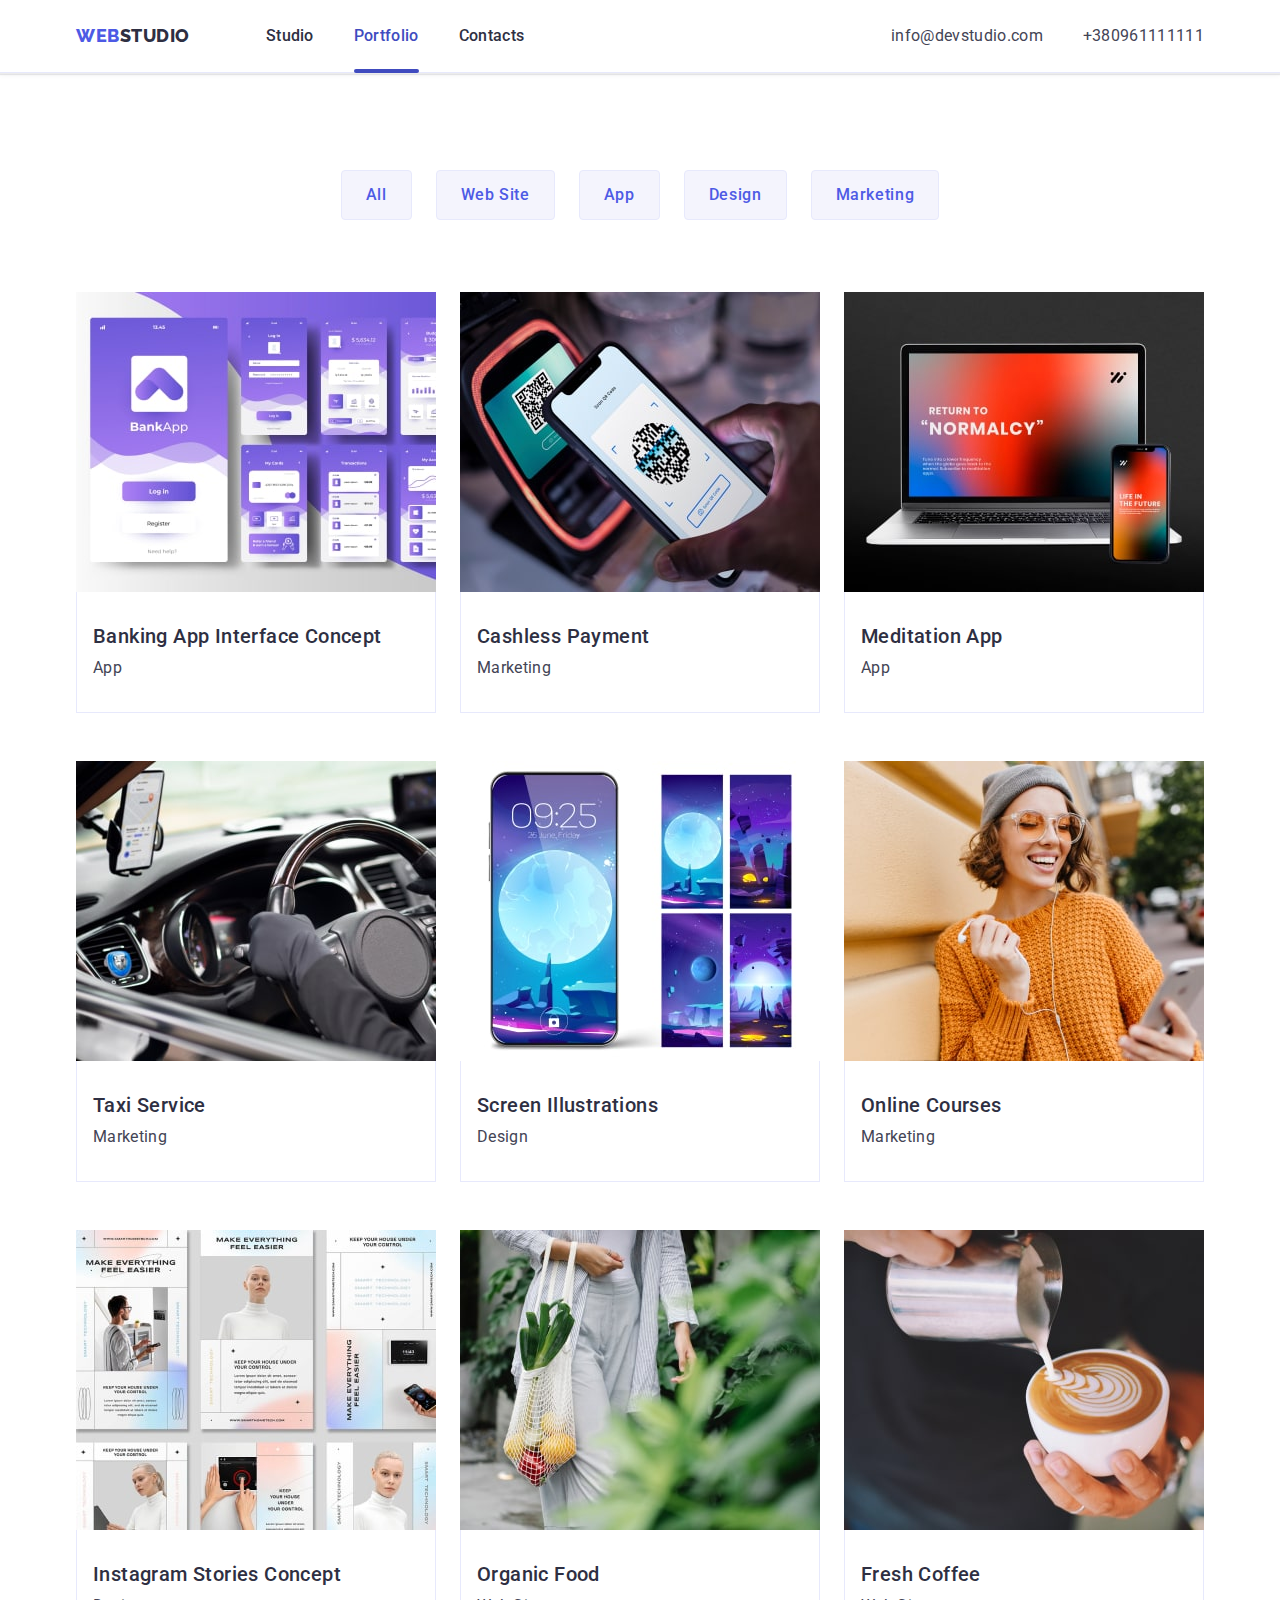
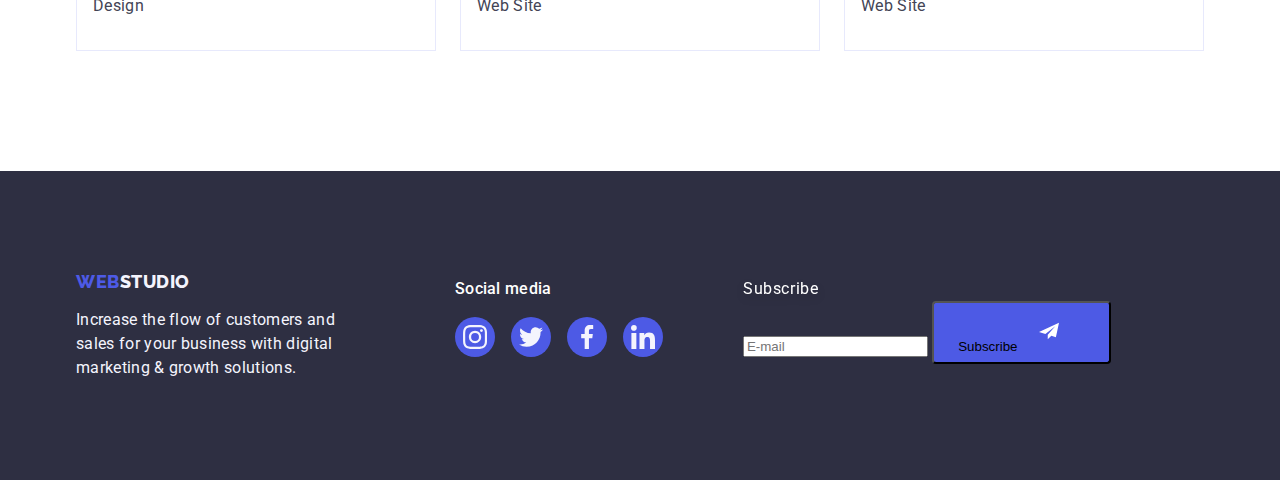
==== portfolio.html @ 184139bb "68676" ====
<!DOCTYPE html>
<html lang="en">
<head>
    <meta charset="UTF-8">
    <meta http-equiv="X-UA-Compatible" content="IE=edge">
    <meta name="viewport" content="width=device-width, initial-scale=1.0">
    <title>WebStudio</title>
    <link rel="preconnect" href="https://fonts.googleapis.com">
    <link rel="preconnect" href="https://fonts.gstatic.com" crossorigin>
    <link href="https://fonts.googleapis.com/css2?family=Raleway:wght@800&amp;family=Roboto:wght@100;400;500;700;800;900&amp;display=swap" rel="stylesheet">
    <link rel="stylesheet" href=" modern-normalize.min.css">
    <link rel="stylesheet" href="./css/styles.css" />
</head>
<body>
    <header class="title-header">
        <div class="div-title-header container">
            <nav class="left-logo">
                <a href="./index.html" class="logo link">
                    Web<span class="primary-color">Studio</span>
                </a>
                <ul class="navbar list">
                    <li><a href="./index.html" class="link">Studio</a></li>
                    <li><a class="link active-link" href="./portfolio.html">Portfolio</a></li>
                    <li><a href="" class="link">Contacts</a></li>
                </ul>
            </nav>
            <address class="header-contacts"> 
                <ul class="address-list list">
                    <li><a href="mailto:info@devstudio.com" class="header-contacts-link link">info@devstudio.com</a></li>
                   <li><a href="tel:+380961111111" class="header-contacts-link link">+380961111111</a></li>
                 </ul>
            </address>
        </div>
    </header>
    <main>
        <section class="portfolio-list">
            <div class="container-team container">
                <h1 hidden>Тут прихований текст</h1>
            <ul class="tab-list list">
                <li>
                    <button class="active tab-list-button" type="button">All</button>
                </li>
                <li>
                    <button class="active tab-list-button" type="button">Web Site</button>
                </li>
                <li>
                    <button class="active tab-list-button" type="button">App</button>
                </li>
                <li>
                    <button class="active tab-list-button" type="button">Design</button>
                </li>
                <li>
                    <button class="active tab-list-button" type="button">Marketing</button>
                </li>
            </ul>
                <ul class="projects list">
                    <li class="projects-link">
                        <a href="" class="projects-list link">
                            <div class="class-images">
                                <img src="./images/portfolio/1.jpg" alt="Banking App Interface Concept" width="360" height="300">
                                <p class="text-picture">14 Stylish and User-Friendly App Design Concepts · Task Manager App · Calorie Tracker App · Exotic Fruit Ecommerce App · Cloud Storage App</p>
                            </div>
                           <div class="personnel">
                                <h2 class="text-left sub-title">Banking App Interface Concept</h2>
                                <p class="position">App</p>
                           </div>
                        </a>
                    </li>
                    <li class="projects-link">
                        <a href="" class="projects-list link">
                            <div class="class-images">
                                <img src="./images/portfolio/2.jpg" alt="Cashless Payment" width="360" height="300">
                            <p class="text-picture">14 Stylish and User-Friendly App Design Concepts · Task Manager App · Calorie Tracker App · Exotic Fruit Ecommerce App · Cloud Storage App</p>
                            </div>
                            <div class="personnel">
                                <h2 class="text-left sub-title">Cashless Payment</h2>
                                <p class="position">Marketing</p>
                            </div>
                        </a>
                     </li>
                    <li class="projects-link">
                        <a href="" class="projects-list link">
                            <div class="class-images">
                                <img src="./images/portfolio/3.jpg" alt="Meditation App" width="360" height="300">
                                <p class="text-picture">14 Stylish and User-Friendly App Design Concepts · Task Manager App · Calorie Tracker App · Exotic Fruit Ecommerce App · Cloud Storage App</p>
                            </div>
                            <div class="personnel">
                                <h2 class="text-left sub-title">Meditation App</h2>
                                <p class="position">App</p>
                            </div>
                        </a>
                     </li>
                    <li class="projects-link">
                        <a href="" class="projects-list link">
                            <div class="class-images">
                                <img src="./images/portfolio/4.jpg" alt="Taxi Service" width="360" height="300">
                                <p class="text-picture">14 Stylish and User-Friendly App Design Concepts · Task Manager App · Calorie Tracker App · Exotic Fruit Ecommerce App · Cloud Storage App</p>
                            </div>
                            <div class="personnel">
                                <h2 class="text-left sub-title">Taxi Service</h2>
                                <p class="position">Marketing</p>
                            </div>
                        </a>
                    </li>
                    <li class="projects-link">
                        <a href="" class="projects-list link">
                            <div class="class-images">
                                <img src="./images/portfolio/5.jpg" alt="Screen Illustrations" width="360" height="300">
                                <p class="text-picture">14 Stylish and User-Friendly App Design Concepts · Task Manager App · Calorie Tracker App · Exotic Fruit Ecommerce App · Cloud Storage App</p>
                            </div>
                            <div class="personnel"> 
                                <h2 class="text-left sub-title">Screen Illustrations</h2>
                                <p class="position">Design</p>
                            </div>
                        </a>
                    </li>
                    <li class="projects-link">
                        <a href="" class="projects-list link">
                            <div class="class-images">
                                <img src="./images/portfolio/6.jpg" alt="Online Courses" width="360" height="300">
                                <p class="text-picture">14 Stylish and User-Friendly App Design Concepts · Task Manager App · Calorie Tracker App · Exotic Fruit Ecommerce App · Cloud Storage App</p> 
                            </div>
                            <div class="personnel">  
                                <h2 class="text-left sub-title">Online Courses</h2>
                                <p class="position">Marketing</p>
                            </div>
                        </a>
                    </li>
                    <li class="projects-link">
                        <a href="" class="projects-list link">
                            <div class="class-images">
                                <img src="./images/portfolio/7.jpg" alt="Instagram Stories Concept" width="360" height="300">
                                <p class="text-picture">14 Stylish and User-Friendly App Design Concepts · Task Manager App · Calorie Tracker App · Exotic Fruit Ecommerce App · Cloud Storage App</p> 
                            </div>
                            <div class="personnel"> 
                                <h2 class="text-left sub-title">Instagram Stories Concept</h2>
                                 <p class="position">Design</p>
                            </div>
                        </a>
                     </li>
                    <li class="projects-link">
                        <a href="" class="projects-list link">
                            <div class="class-images">
                                <img src="./images/portfolio/8.jpg" alt="Organic Food" width="360" height="300">
                                <p class="text-picture">14 Stylish and User-Friendly App Design Concepts · Task Manager App · Calorie Tracker App · Exotic Fruit Ecommerce App · Cloud Storage App</p>   
                            </div>
                            <div class="personnel"> 
                                <h2 class="text-left sub-title">Organic Food</h2>
                                <p class="position">Web Site</p>
                            </div>
                        </a>
                    </li>
                    <li class="projects-link">
                        <a href="" class="projects-list link">
                            <div class="class-images">
                                <img src="./images/portfolio/9.jpg" alt="Fresh Coffee" width="360" height="300">
                                <p class="text-picture">14 Stylish and User-Friendly App Design Concepts · Task Manager App · Calorie Tracker App · Exotic Fruit Ecommerce App · Cloud Storage App</p> 
                            </div>
                            <div class="personnel"> 
                                <h2 class="text-left sub-title">Fresh Coffee</h2>
                                <p class="position">Web Site</p>
                            </div>
                        </a>
                    </li>
                </ul>
            </div>
        </section>
    </main>
    <footer class="footer">
        <div class="footer-logo container">
            <div class="footer-content">
                <a href="./index.html" class="logo link">
                    Web<span class="white">Studio</span>
                </a>
                <p class="title-footer">Increase the flow of customers and <br>sales for your business with digital <br>marketing & growth solutions.</p>    
            </div>
            <div class="container-social">
                <p class="footer-icon">Social media</p>
                <ul class="list-contact list">
                    <li class="icon">
                        <a href="" class="icon-itfl social-icon-footer">
                            <svg class="social-icon-itfl" width="24" height="24">
                              <use href="./images/icons.svg#icon-instagram"></use>
                            </svg>
                        </a>  
                   </li>
                    <li class="icon">
                        <a href="" class="icon-itfl social-icon-footer">
                            <svg class="social-icon-itfl" width="24" height="24">
                              <use href="./images/icons.svg#icon-twitter"></use>
                            </svg>
                        </a>
                    </li>
                    <li class="icon">
                        <a href="" class="icon-itfl social-icon-footer">
                            <svg class="social-icon-itfl" width="24" height="24">
                              <use href="./images/icons.svg#icon-facebook"></use>
                            </svg>
                        </a>
                    </li>
                    <li class="icon">
                        <a href="" class="icon-itfl social-icon-footer">
                            <svg class="social-icon-itfl" width="24" height="24">
                              <use href="./images/icons.svg#icon-linkedin"></use>
                            </svg>
                        </a>
                    </li>
                </ul>
            </div>
            <div class="subscribe">
                <form>
                    <label>
                        <p class="text-subscribe">Subscribe</p>
                        <input type="text" name="username" placeholder="E-mail" />
                    </label>
                    <button type="submit" class="subscribe-button">Subscribe
                        <svg class="subscribe-img" width="24" height="20">
                          <use href="./images/symbol-defs.svg#icon-icone"></use>
                        </svg>
                    </button>
                  </form>
            </div>
        </div>
    </footer>
</body>
</html>
---- css/styles.css ----
:root {
    --white: #FFFFFF; 
    --secondary-backgraund: #F5F4FA;
    --separator:#ECECEC;
    --grey:#EEEEEE;
    --logo:#4d5ae5;
    --black: #000000; 
    --blue: #2196F3;
    --dark-blue: #188CE8;
    --studio: #2e2f42;
    --darkgrey: #212121; 
    --lightgrey: #757575;
    --primary-backgraund: #2F303A;
    --body: #434455; 
    --CLOUD:#F4F4FD;
    --hover-focus: #404bbf;
    --primary-line-height: 1.19;
    --title-header: #e7e9fc;
    --LIGHT-SLATE:#8e8f99;
    --social-icon-footer: #31d0aa;
    --modal: #fcfcfc;
}
h1, h2, h3, ul, p {
    padding: 0;
    margin: 0;
}
body {
    font-family: "Roboto", sans-serif;
    margin: 0;
    font-style: normal; 
    font-weight: 400;
    font-size: 16px;
    color: var(--CLOUD);
    line-height: 24px;
    letter-spacing: 0.02em;
}
a.logo:focus {
    outline: none;
}
.logo {
    text-decoration: none;
    font-family: 'Raleway', sans-serif;
    font-weight: 800;
    font-size: 18px;
    line-height: 1.17;
    text-transform: uppercase;
    color: var(--logo);
    vertical-align: middle;
    letter-spacing: 0.03em;
    margin-right: 76px;
    display: inline-block;
}
.link {
    text-decoration: none;
}
.list {
    list-style: none;
}
.primary-color {
    color: var(--studio);
}
.link:focus, .link:hover {
    color: var(--hover-focus);
}
.header-contacts {
    font-style: normal;
    padding: 24px 0;
}
.navbar a {
    font-weight: 500;
    font-size: 16px;
    line-height: 1.5;
    letter-spacing: 0.02em;
    text-decoration: none;
    color: var(--studio);
    display: block;
    padding: 24px 0;
}
.active {
    font-family: "Roboto", sans-serif;
    line-height: 1.5;
    letter-spacing: 0.04em;
    display: flex;
    flex-direction: row;
    justify-content: center;
    align-items: center;
    color: var(--CLOUD);
    padding: 12px 24px;
    border: 1px solid var(--title-header);
    padding: 12px 24px;
    border-radius: 4px;
    flex: none;
    order: 4;
    flex-grow: 0;
}
.active:focus, .active:hover{ 
    border: 1px solid transparent;
}
.navbar {
    color: var(--blue);
    gap: 40px;
    display: flex;
}
.navbar li:last-child a {
    margin-right: 0;
}
header .contacts a:hover {
    color: var(--blue);
}
.header-contacts-link {
    line-height: 1.5;
    letter-spacing: 0.02em;
    color: var(--body);
    transition: color 250ms cubic-bezier(0.4, 0, 0.2, 1);
}
.mr-50 {
    margin-right: 50px;
}
.mr-15 {
    margin-right: 15px;
}
.white {
    color: var(--CLOUD);
}
header ul {
    display: inline-block;
    list-style-type: none;
    vertical-align: middle;
}

header ul li {
    display: inline-block;
}
main {
    border-top:solid 1px var(--separator);
}
.full-width {
    background-color: var(--studio);
    text-align: center;
    color: var(--white);
    padding-top: 200px;
    padding-bottom: 200px;
    padding: 188px 0;
    background-image: linear-gradient(rgba(46, 47, 66, 0.7), rgba(46, 47, 66, 0.7)), url(../images/img-name.jpg.png);
    max-width: 1440px;
    background-repeat: no-repeat;
    background-position: center; 
    background-size: cover;
    margin: auto;
}

.full-width .main-title {
    font-size: 56px;
    line-height: 1.07;
    text-align: center;
    letter-spacing: 0.02em;
}
.main-title {
    max-width: 496px;
    margin: auto;
    margin-bottom: 48px;
}
.full-width .order-service {
    font-size: 16px;
    cursor: pointer;
    color: var(--white);
    font-family: "Roboto", sans-serif;
    font-weight: 500;
    line-height: 1.5;
    letter-spacing: 0.04em;
    background-color: var(--logo);
}
.full-width .order-service:hover, .full-width .order-service:focus {
    background-color: var(--hover-focus);
}
.order-service {
    display: block;
    min-width: 169px;
    height: 56px;
    border: none;
    border-radius: 4px; 
    margin: auto;
    transition: background-color 250ms cubic-bezier(0.4, 0, 0.2, 1);
}
.visually-hidden {
    position: absolute;
    white-space: nowrap;
    width: 1px;
    height: 1px;
    overflow: hidden;
    border: 0;
    padding: 0;
    clip: rect(0 0 0 0);
    clip-path: inset(50%);
    margin: -1px;
}
.why-we {
    padding: 120px 0;
}
.why-we .features {
    list-style-type: none;
    width: 1170px;
    margin: auto;
    display: flex;
    justify-content: space-between;
}
.why-we div {
    padding: 0 10px;
}
.why-we-title {
    font-weight: 500;
    font-size: 20px;
    line-height: 1.2;
    letter-spacing: 0.02em;
    color: var(--studio);
    margin-bottom: 8px;
}
.why-we p {
    font-size: 16px;
    line-height: 1.5;
    letter-spacing: 0.02em;
    color: var(--body)
}

.what-we-do {
    text-align: center;
    padding-bottom: 120px;
}
.what-we-do .title {
    font-weight: 700;
    font-size: 36px;
    line-height: 1.11;
    text-align: center;
    letter-spacing: 0.03em;
    text-transform: capitalize;
}
.sub-title {
    font-weight: 500;
    font-size: 20px;
    line-height: 1.2;
    text-align: center;
    letter-spacing: 0.02em;
    color: var(--studio);
    margin-bottom: 8px;
}
.text-left {
    text-align: left;
}
.projects .arr {
    line-height: 1.5;
}
.what-we-do ul{
    list-style-type: none;
    display: flex;
    justify-content: space-between;
    gap: 24px;
}
ul {
    padding-left: 0;
}
.team-wrap {
    background-color: var(--CLOUD);
}
.title {
    font-size: 36px;
    line-height: 1.11;
    text-align: center;
    letter-spacing: 0.02em;
    text-transform: capitalize;
    color: var(--studio);
    margin-bottom: 72px;
}
.title-2 {
    font-weight: 500;
    font-size: 20px;
    line-height: 1.2;
    letter-spacing: 0.02em;
    color: var(--studio);
}
.position {
    letter-spacing: 0.02em;
    color: var(--body);
    line-height: 1.5;
}
.class-images {
    position: relative;
    overflow: hidden;
}
.text-picture {
    box-sizing: border-box;
    position: absolute; 
    top: 0;
    font-size: 16px;
    line-height: 1.5; 
    letter-spacing: 0.02em; 
    color: var(--CLOUD);
    padding: 40px 32px;
    background-color: var(--logo);
    height: 100%; 
    width: 100%;
    transform: translateY(100%); 
    transition: transform 250ms cubic-bezier(0.4, 0, 0.2, 1); 
}
.team {
    width: 1170px;
    margin: auto;
    text-align: center;
    padding-top: 100px;
    padding-bottom: 100px;
}
.team-list {
    display: flex;
    justify-content: space-between;
    list-style-type: none;
    gap: 24px;
}

.team-list .member {
    box-shadow: 0px 1px 6px rgba(46, 47, 66, 0.08), 0px 1px 1px rgba(46, 47, 66, 0.16), 0px 2px 1px rgba(46, 47, 66, 0.08);
    border-radius: 0px 0px 4px 4px;
    background-color: var(--white);
}

.team .member img{
    width: 100%;
}
img {
    display: block;
}
.vacancy {
    font-size: 16px;
    line-height: 1.5;
    letter-spacing: 0.02em;
    color: var(--body);
    text-align: center;
}
footer {
    background-color: var(--studio);
    padding: 50px 0;
    padding: 100px 0;
}
.tab-list {
    gap: 24px;
    display: flex;
    justify-content: center;
    margin-bottom: 72px;
}
.tab-list li {
    display: inline-block;
}
.tab-list li button {
    font-weight: 500;
    font-size: 16px;
    line-height: 1.5;
    text-align: center;
    letter-spacing: 0.04em;
    color: var(--logo);
    cursor: pointer;
    background-color: var(--CLOUD);
}
.tab-list button:hover, .tab-list button:focus {
    color: var(--white);
    background-color: var(--hover-focus);
}
.projects-wrap {
    width: 1170px;
    margin: auto;
    margin-bottom: 80px;
}
.projects {
    list-style-type: none;
    padding: 0;
    display: flex;
    flex-wrap: wrap;
    column-gap: 24px;
    row-gap: 48px;
}
.projects li .description {
    padding: 20px 24px;
}
.title-header {
    border-bottom: 1px solid var(--title-header);
    box-shadow: 0px 2px 1px rgba(46, 47, 66, 0.08), 0px 1px 1px rgba(46, 47, 66, 0.16), 0px 1px 6px rgba(46, 47, 66, 0.08);
}
.title-header .div-title-header {
    display: flex;
    justify-content: space-between;
    margin: 0 auto;
}
.container {
    width: 1158px;
    margin: 0 auto;
    padding: 0 15px;
    box-sizing: border-box;
}
.left-logo {
    display: flex;
    align-items: center;
}
a.active-link {
    padding: 24px 0;
    position: relative;
    color: var(--hover-focus);
    transition: color 250ms cubic-bezier(0.4, 0, 0.2, 1);
}
a.active-link:after {
    width: 100%;
    content: '';
    position: absolute;
    left: 0;
    bottom: -1px; 
    height: 4px;
    background-color: var(--hover-focus);
    border-radius: 2px;
}
.features {
    gap: 24px;
}
.team-wrap {
    padding: 120px 0;
}
.personnel {
    padding: 32px 16px;
    border: 1px solid #e7e9fc;
    border-top: none; 
}
.title-footer {
    color: var(--CLOUD);
    line-height: 24px;
    letter-spacing: 0.02em;
}
.footer-logo .logo {
    margin-bottom: 16px;
}
.footer-logo {
    display: flex;
    align-items: baseline;
}
.footer-content {
    margin-right: 120px;
}
.footer-icon {
    font-weight: 500;
    font-size: 16px;
    line-height: 1.5;
    letter-spacing: 0.02em;
    color: var(--white);
    margin-bottom: 16px;
}
.address-list {
    display: flex;
    gap: 40px;
}
.why-we-features {
    width: calc((100% - 72px) / 4); 
}
.what-we-do-img {
    width: calc((100% - 48px) / 3);
}
.portfolio-list {
    padding: 96px 0 120px;
}
.portfolio-tab {
    width: calc((100% - 48px) / 3);
}
.projects-link {
    width: calc((100% - 48px) / 3);
}
.why-we-cont {
    display: flex;
    align-items: center;
    justify-content: center;
    height: 112px;
    background-color: var(--CLOUD);
    border-radius: 4px;
    margin-bottom: 8px; 
}
.team-wrap-memder {
    padding: 32px 0;
}
.social-icon {
    display: flex;
    justify-content: center;
    gap: 24px;
    padding: 8px;
}
.icon {
    width: 40px;
    height: 40px; 
}
.icon-itfl {
    width: 100%;
    height: 100%;
    background-color: var(--logo);
    border-radius: 50%;
    display: flex;
    align-items: center; 
    justify-content: center; 
    gap: 16px;
    transition: background-color 250ms cubic-bezier(0.4, 0, 0.2, 1);
}
.icon-itfl:hover, .icon-itfl:focus {
    background-color: var(--hover-focus); 
}
.social-icon-footer:hover, .social-icon-footer:focus {
    background-color: var(--social-icon-footer)
}
.social-icon-itfl {
    fill: var(--CLOUD);
}
.customers {
    padding-top: 120px; 
    padding-bottom: 120px;
}
.title-customers {
    font-size: 36px;
    line-height: 1.1;
    color: var(--studio);
    margin-bottom: 72px;
    text-align: center;
}
.client {
    display: flex;
    gap: 24px; 
}
.client-title {
    width: calc((100% - 120px) / 6);
    height: 88px;
}
.client-icon {
    width: 100%;
    height: 100%;
    border: 1px solid var(--LIGHT-SLATE);
    border-radius: 4px;
    display: flex;
    align-items: center;
    justify-content: center;
    color: var(--LIGHT-SLATE);
    transition: border-color 250ms cubic-bezier(0.4, 0, 0.2, 1), color 250ms cubic-bezier(0.4, 0, 0.2, 1); 
}
.list-contact {
    width: 100%;
    height: 100%;
    display: flex;
    align-items: center;
    justify-content: center;
    gap: 16px;
    color: var(--LIGHT-SLATE); 
}
.client-icon:focus, .client-icon:hover {
    border-color: var(--hover-focus);
    color: var(--hover-focus);
}
.client-icon:focus .icon-customer, .client-icon:hover .icon-customer{
    fill: var(--hover-focus);
}
.icon-customer {
    fill: currentColor;
}
.tab-list-button {
    transition: color 250ms cubic-bezier(0.4, 0, 0.2, 1), background-color 250ms cubic-bezier(0.4, 0, 0.2, 1), border-color 250ms cubic-bezier(0.4, 0, 0.2, 1), box-shadow 250ms cubic-bezier(0.4, 0, 0.2, 1);
}
.tab-list-button:hover,.tab-list-button:focus {
    box-shadow: 0px 3px 1px rgba(0, 0, 0, 0.1), 0px 2px 1px rgba(0, 0, 0, 0.08), 0px 2px 2px rgba(0, 0, 0, 0.12);
    box-shadow: 0px 3px 1px rgba(0, 0, 0, 0.1), 0px 2px 1px rgba(0, 0, 0, 0.08), 0px 2px 2px rgba(0, 0, 0, 0.12);
}
.projects-list {
    display: block; 
    transition: box-shadow 250ms cubic-bezier(0.4, 0, 0.2, 1);
}
.projects-list:hover, .projects-list:focus {
    box-shadow: 0px 1px 6px rgba(46, 47, 66, 0.08), 0px 1px 1px rgba(46, 47, 66, 0.16), 0px 2px 1px rgba(46, 47, 66, 0.08);
    box-shadow: 0px 1px 6px rgba(46, 47, 66, 0.08), 0px 1px 1px rgba(46, 47, 66, 0.16), 0px 2px 1px rgba(46, 47, 66, 0.08);

}
.projects-list:hover .text-picture, .projects-list:focus .text-picture {
    transform: translateY(0%);
}
.modal {
    position: fixed;
    top: 0;
    left: 0;
    width: 100%;
    height: 100%;
    background-color: rgba(46, 47, 66, 0.4);
    transition: opacity 250ms cubic-bezier(0.4, 0, 0.2, 1), visibility 250ms cubic-bezier(0.4, 0, 0.2, 1);
}
.is-hidden {
    opacity: 0;
    visibility: hidden; 
    pointer-events: none;
}
.modal-window {
    position: absolute;
    top: 50%;
    left: 50%;
    transform: translate(-50%, -50%) scale(1);
    width: 408px;
    min-height: 576px;
    background: var(--modal);
    box-shadow: 0px 1px 1px rgba(0, 0, 0, 0.14), 0px 1px 3px rgba(0, 0, 0, 0.12), 0px 2px 1px rgba(0, 0, 0, 0.2);
    border-radius: 4px; 
    transition: transform 250ms cubic-bezier(0.4, 0, 0.2, 1); 
}
.button-modal {
    position: absolute;
    top: 24px;
    right: 24px;
    width: 24px;
    height: 24px;
    border-radius: 50%; 
    display: flex; 
    align-items: center;
    justify-content: center;
    background-color: var(--title-header);
    border: 1px solid rgba(0, 0, 0, 0.1);
    padding: 0;
    cursor: pointer; 
    transition: background-color 250ms cubic-bezier(0.4, 0, 0.2, 1), border 250ms cubic-bezier(0.4, 0, 0.2, 1); 
}
.button-modal:hover, .button-modal:focus {
    background-color: var(--hover-focus);
    border: none; 
    fill: var(--white);
}
.img-modal-window {
    transition: fill 250ms cubic-bezier(0.4, 0, 0.2, 1); 
}
.container-social {
    margin-right: 80px;
}
.subscribe {
    display: flex;
}
.subscribe-button {
    padding: 8px 24px;
    background: var(--logo);
    border-radius: 4px;
}
.text-subscribe {
    box-sizing: border-box;
    filter: drop-shadow(0px 4px 4px rgba(0, 0, 0, 0.15));
    border-radius: 4px;
    letter-spacing: 0.04em;
    color: var(--white);
}
.subscribe-img {
    padding: 10px 24px 10px 16px;
}
.form-title {
    text-align: center;
    letter-spacing: 0.02em;
    color: var(--studio);
}
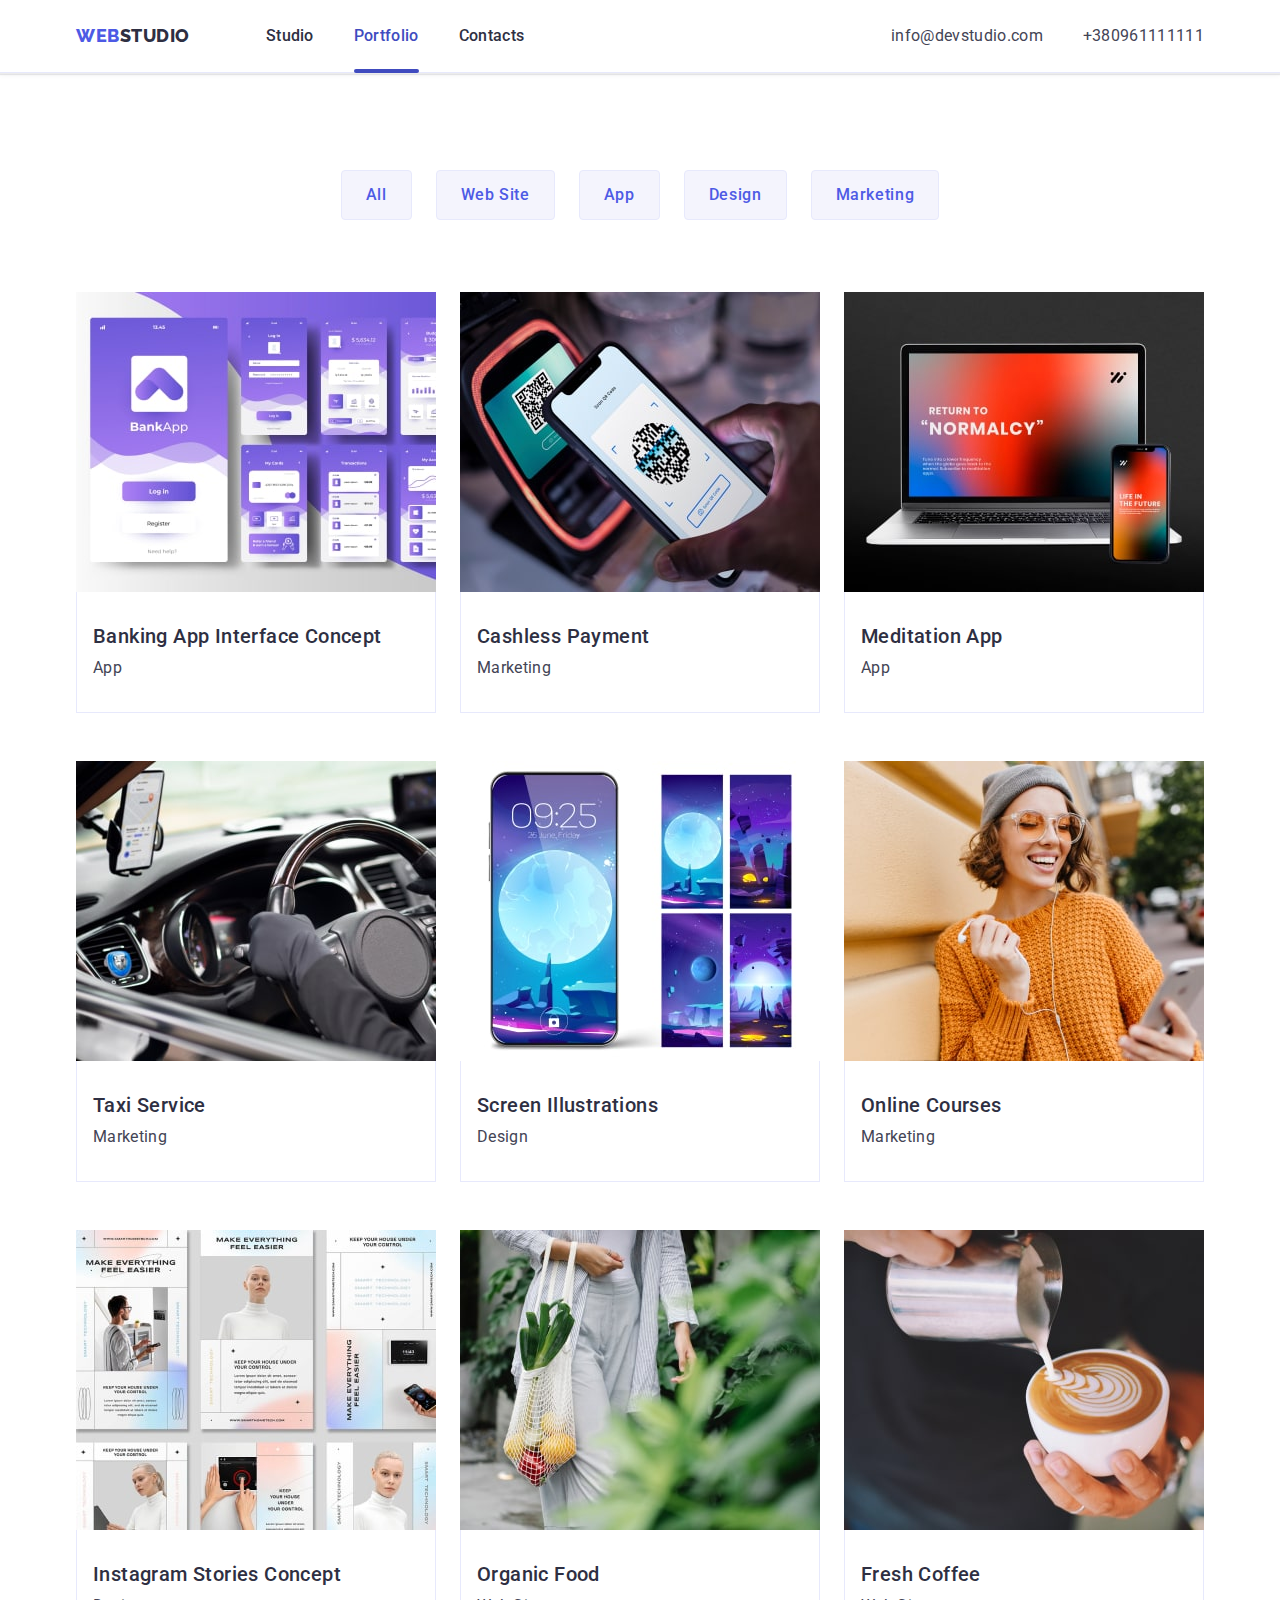
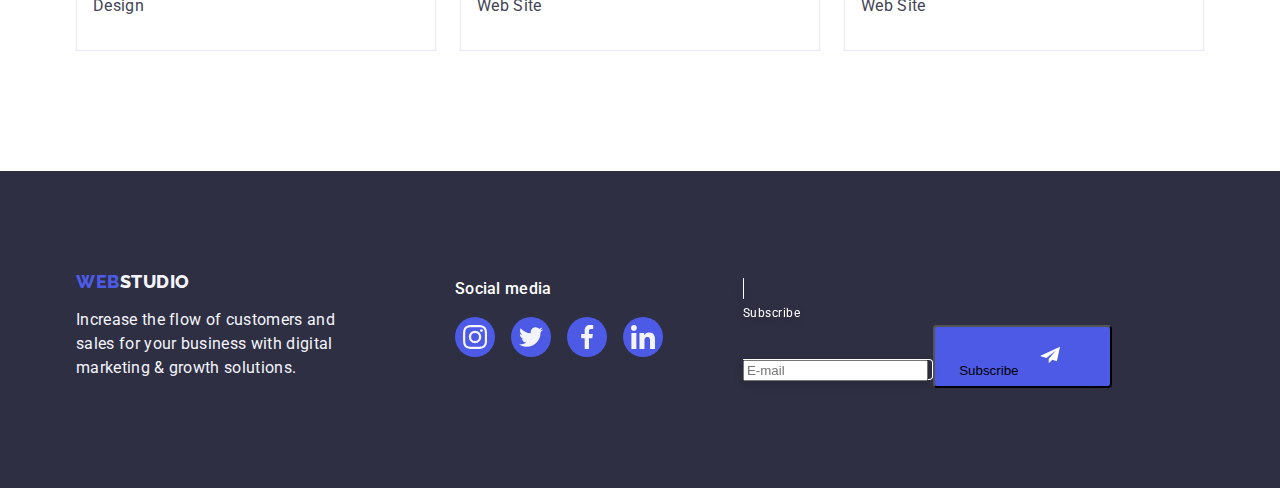
==== commit 4429a964: "0980" ====
--- a/portfolio.html
+++ b/portfolio.html
@@ -209,7 +209,7 @@
             </div>
             <div class="subscribe">
                 <form>
-                    <label>
+                    <label class="e-mail-subscribe">
                         <p class="text-subscribe">Subscribe</p>
                         <input type="text" name="username" placeholder="E-mail" />
                     </label>
--- a/css/styles.css
+++ b/css/styles.css
@@ -637,10 +637,16 @@
     background: var(--logo);
     border-radius: 4px;
 }
-.text-subscribe {
-    box-sizing: border-box;
+.e-mail-subscribe {
+    border: 1px solid var(--white);
     filter: drop-shadow(0px 4px 4px rgba(0, 0, 0, 0.15));
     border-radius: 4px;
+}
+.text-subscribe {
+    font-size: 12px;
+    line-height: 24px;
+    display: flex;
+    align-items: center;
     letter-spacing: 0.04em;
     color: var(--white);
 }
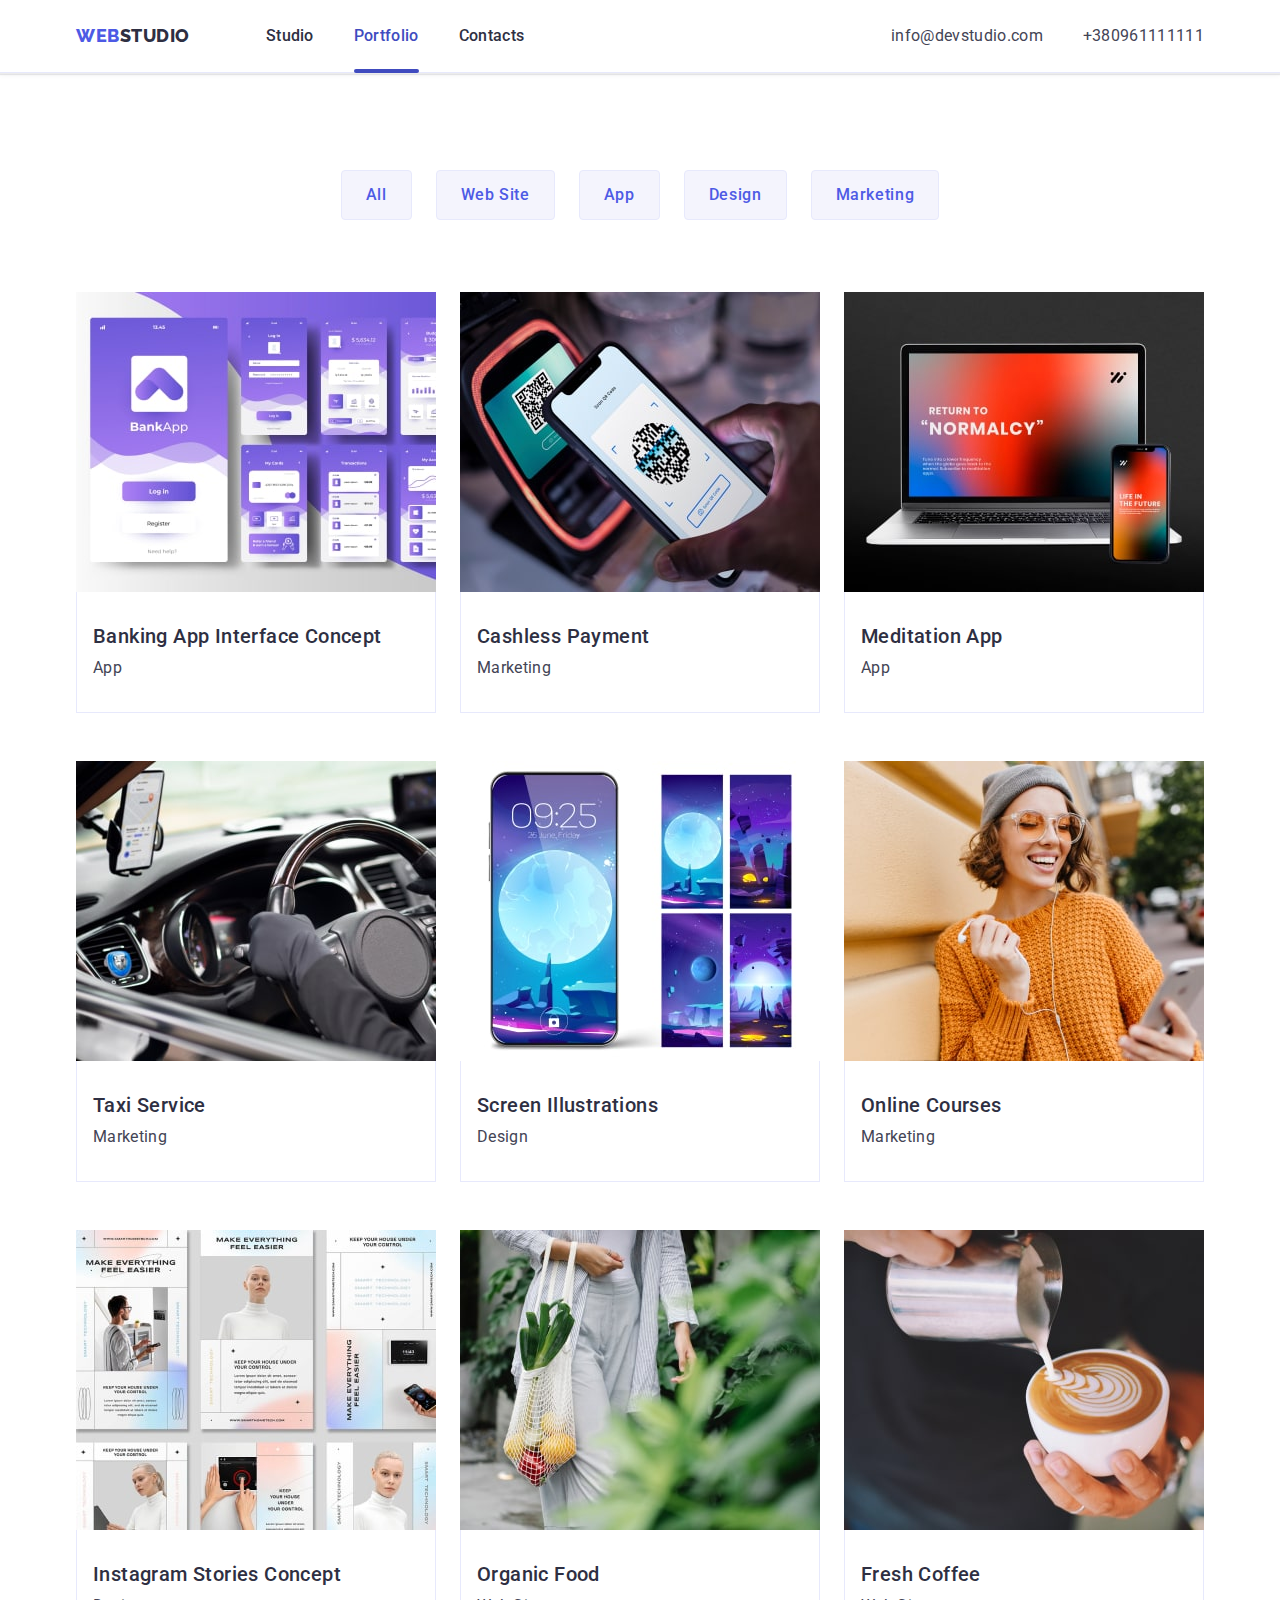
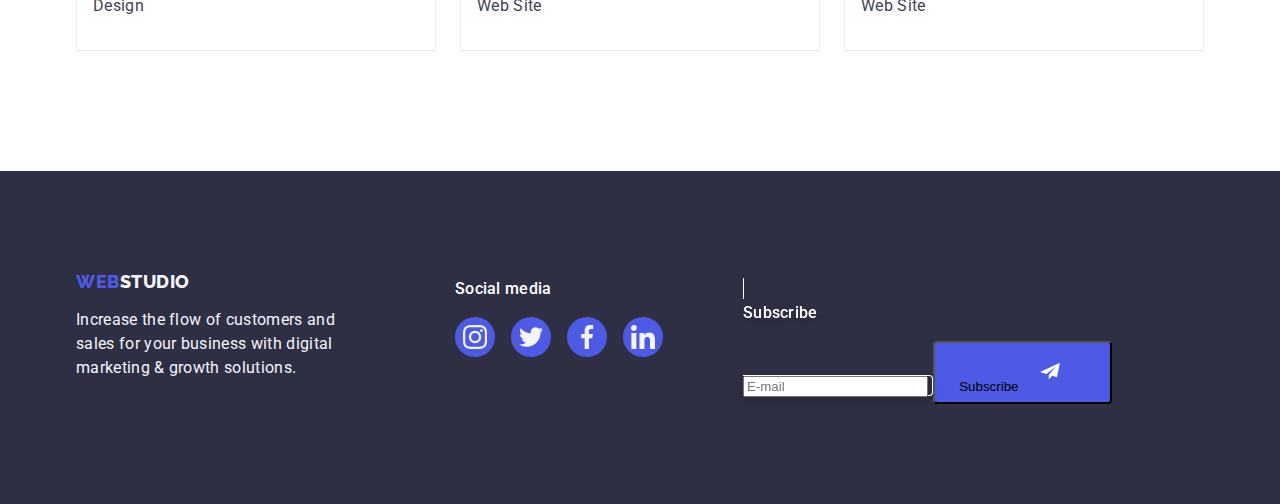
==== commit a09f9652: "9868" ====
--- a/portfolio.html
+++ b/portfolio.html
@@ -210,7 +210,7 @@
             <div class="subscribe">
                 <form>
                     <label class="e-mail-subscribe">
-                        <p class="text-subscribe">Subscribe</p>
+                        <p class="footer-icon">Subscribe</p>
                         <input type="text" name="username" placeholder="E-mail" />
                     </label>
                     <button type="submit" class="subscribe-button">Subscribe
--- a/css/styles.css
+++ b/css/styles.css
@@ -643,12 +643,10 @@
     border-radius: 4px;
 }
 .text-subscribe {
-    font-size: 12px;
-    line-height: 24px;
-    display: flex;
-    align-items: center;
-    letter-spacing: 0.04em;
+    font-weight: 500;
+    font-size: 16px;
     color: var(--white);
+    letter-spacing: 0.02em;
 }
 .subscribe-img {
     padding: 10px 24px 10px 16px;
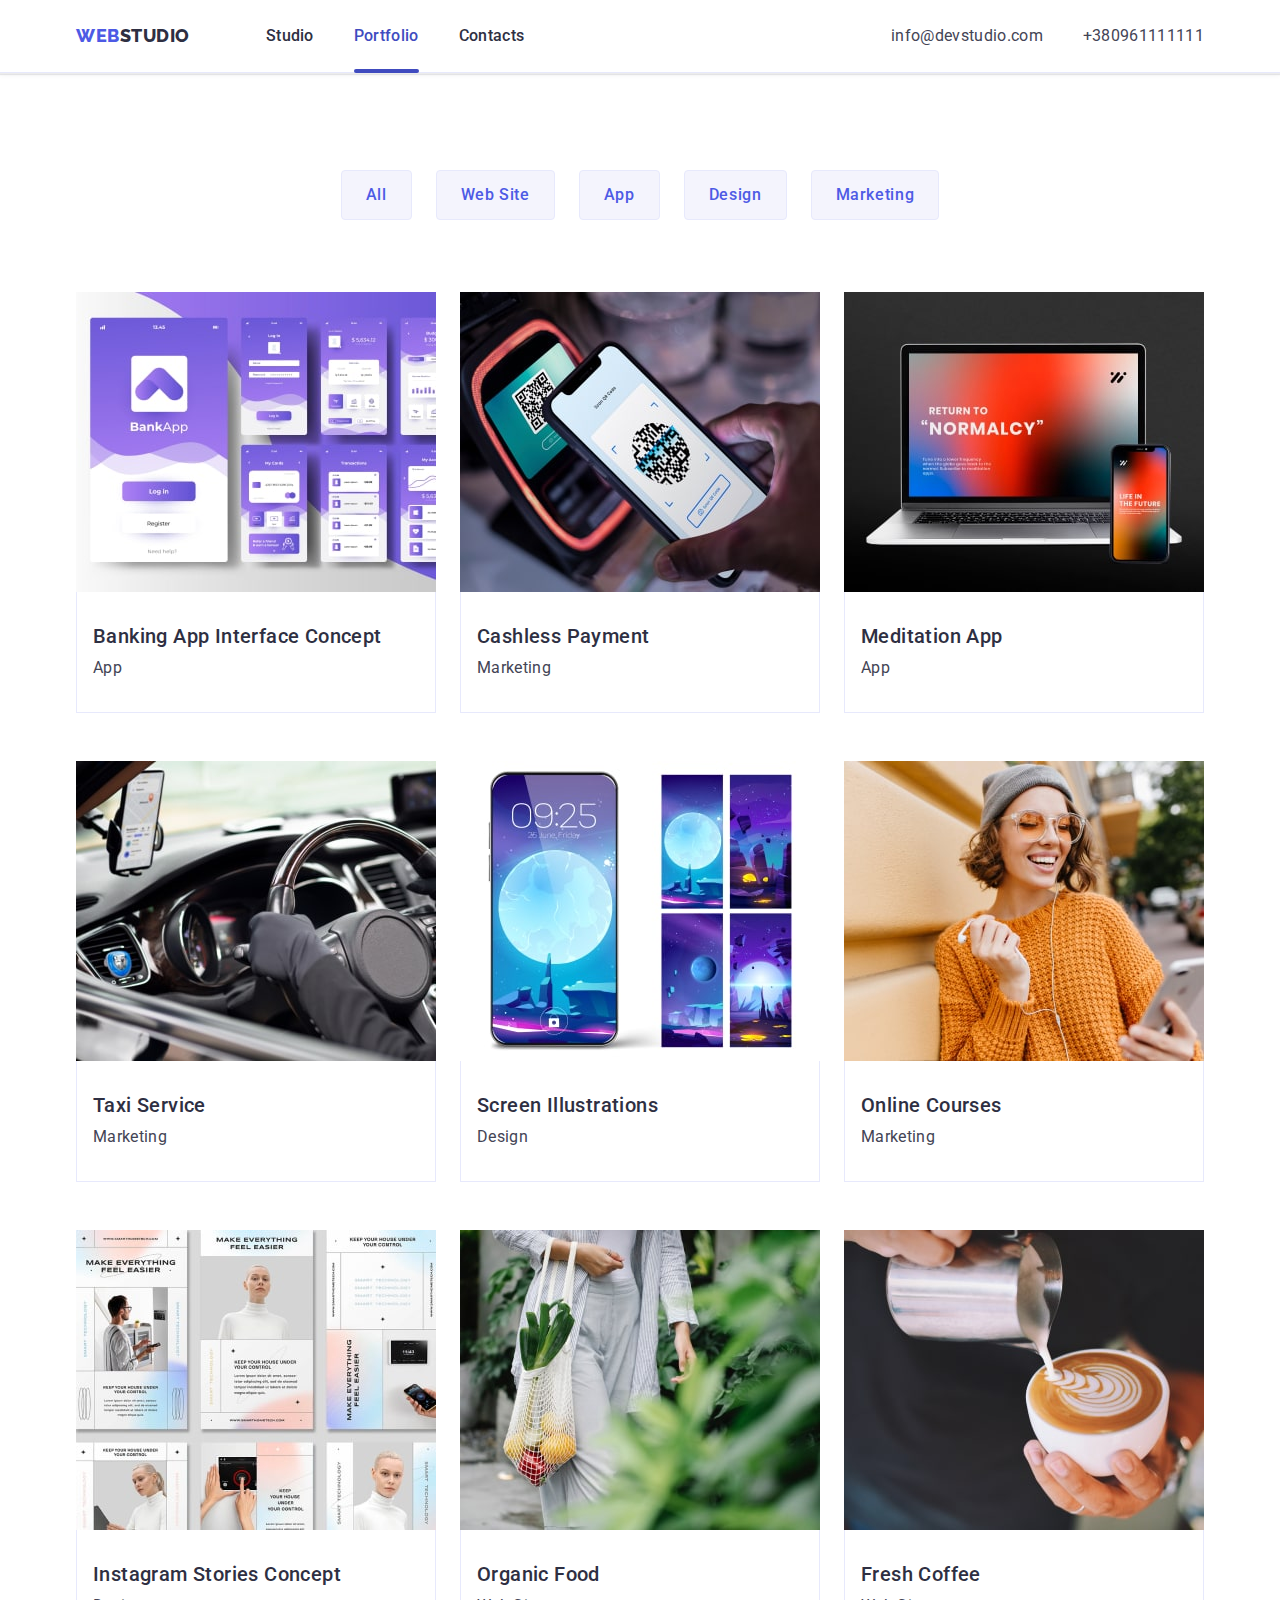
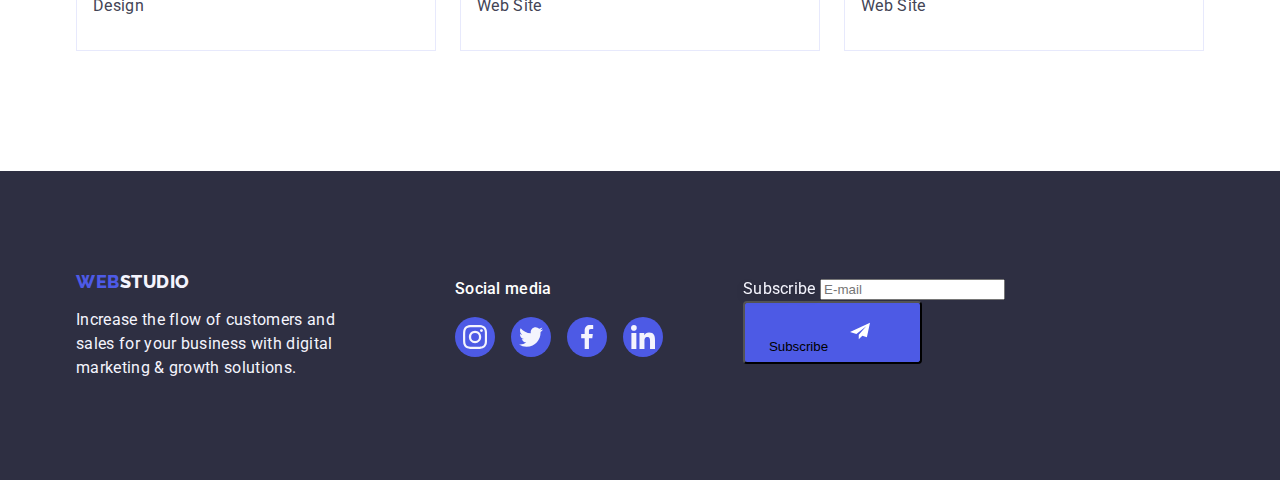
==== commit 0086a1ae: "877" ====
--- a/portfolio.html
+++ b/portfolio.html
@@ -209,10 +209,12 @@
             </div>
             <div class="subscribe">
                 <form>
-                    <label class="e-mail-subscribe">
-                        <p class="footer-icon">Subscribe</p>
+                    <div>
+                        <label class="e-mail-subscribe">
+                            Subscribe
+                        </label>
                         <input type="text" name="username" placeholder="E-mail" />
-                    </label>
+                    </div>
                     <button type="submit" class="subscribe-button">Subscribe
                         <svg class="subscribe-img" width="24" height="20">
                           <use href="./images/symbol-defs.svg#icon-icone"></use>
--- a/css/styles.css
+++ b/css/styles.css
@@ -19,6 +19,7 @@
     --LIGHT-SLATE:#8e8f99;
     --social-icon-footer: #31d0aa;
     --modal: #fcfcfc;
+    --LIGHT-SLATE:#8E8F99;
 }
 h1, h2, h3, ul, p {
     padding: 0;
@@ -591,17 +592,20 @@
     pointer-events: none;
 }
 .modal-window {
+    box-sizing: border-box;
     position: absolute;
-    top: 50%;
-    left: 50%;
-    transform: translate(-50%, -50%) scale(1);
-    width: 408px;
-    min-height: 576px;
-    background: var(--modal);
-    box-shadow: 0px 1px 1px rgba(0, 0, 0, 0.14), 0px 1px 3px rgba(0, 0, 0, 0.12), 0px 2px 1px rgba(0, 0, 0, 0.2);
-    border-radius: 4px; 
-    transition: transform 250ms cubic-bezier(0.4, 0, 0.2, 1); 
-}
+    top: calc(50%);
+    left: calc(50%);
+    transform: translateX(-50%) translateY(-50%);
+    width: 450px;
+    min-height: 500px;
+    padding: 30px;
+    background-color: var(--modal);
+    border-radius: 10px;
+    transition: opacity 250ms ease-in, transform 250ms ease-in;
+    transition-delay: 400ms;
+}
+
 .button-modal {
     position: absolute;
     top: 24px;
@@ -629,30 +633,112 @@
 .container-social {
     margin-right: 80px;
 }
-.subscribe {
-    display: flex;
-}
 .subscribe-button {
     padding: 8px 24px;
     background: var(--logo);
     border-radius: 4px;
 }
 .e-mail-subscribe {
-    border: 1px solid var(--white);
     filter: drop-shadow(0px 4px 4px rgba(0, 0, 0, 0.15));
     border-radius: 4px;
 }
 .text-subscribe {
-    font-weight: 500;
-    font-size: 16px;
     color: var(--white);
     letter-spacing: 0.02em;
 }
 .subscribe-img {
     padding: 10px 24px 10px 16px;
 }
-.form-title {
+.form-icon {
+    position: absolute;
+    top: 50%;
+    left: 10px;
+    transform: translateY(-50%);
+    transition: 400ms;
+    pointer-events: none;
+}
+.form-field {
+    padding: 0 35px;
+    box-sizing: border-box;
+    width: 100%;
+    height: 40px;
+    outline: transparent;
+    outline-offset: -1px;
+    border-radius: 6px;
+    border: 1px solid rgba(46, 47, 66, 0.4);
+    transition: 250ms;
+}
+.form-field:hover, .form-field:focus {
+    border-color: var(--logo);
+}
+.form-wrapper {
+    position: relative;
+    margin-bottom: 10px;
+}
+.modal-title {
+    display: block;
+    margin-top: 42px;
+    margin-bottom: 10px;
+    font-size: 16px;
     text-align: center;
     letter-spacing: 0.02em;
     color: var(--studio);
+}
+.button-send {
+    font-family: 'Roboto';
+    font-style: normal;
+    font-weight: 500;
+    font-size: 16px;
+    line-height: 24px;
+    letter-spacing: 0.04em;
+    color: var(--white);
+    padding: 16px 32px;
+    width: 169px;
+    height: 56px;
+    background: var(--logo);
+    box-shadow: 0px 4px 4px rgba(0, 0, 0, 0.15);
+    border-radius: 4px;
+    margin: auto;
+    display: block;
+    border: none;
+}
+.sub-title-modal {
+    font-weight: 400;
+    font-size: 12px;
+    line-height: 14px;
+    letter-spacing: 0.04em;
+    color: var(--LIGHT-SLATE);
+    flex: none;
+    order: 1;
+    flex-grow: 0;
+}
+.chec-title {
+    font-style: normal;
+    font-weight: 400;
+    font-size: 12px;
+    line-height: 14px;
+    letter-spacing: 0.04em;
+    color: var(--LIGHT-SLATE);
+    flex: none;
+    order: 1;
+    flex-grow: 0;
+    margin-bottom: 24px;
+    display: block;
+}
+.textarea {
+    width: 100%;
+    resize: none;
+    border: 1px solid rgba(46, 47, 66, 0.4);
+    border-radius: 4px;
+    padding: 8px 16px;
+    box-sizing: border-box;
+} 
+.textarea:focus {
+    outline: none;
+}
+.form-field:focus + .form-icon {
+    fill: var(--logo);
+}
+.privacy-policy {
+    color: var(--logo);
 }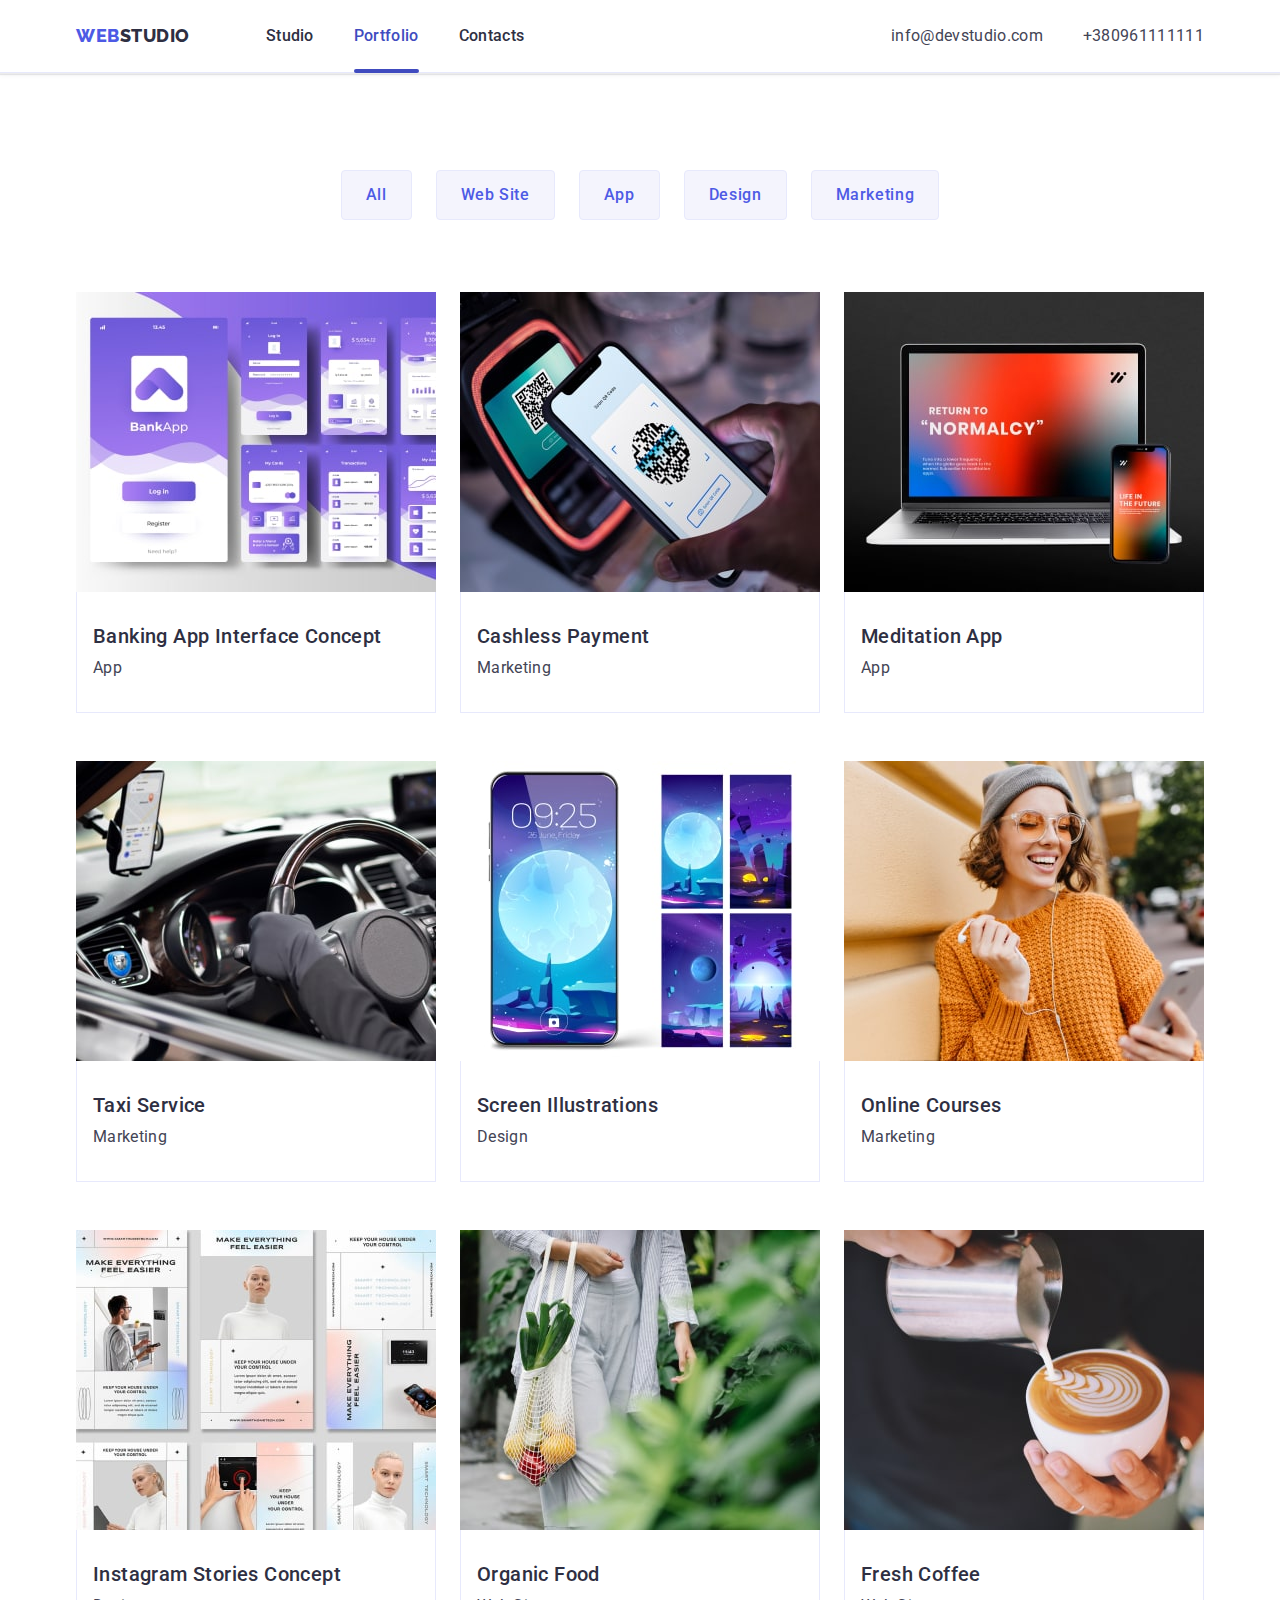
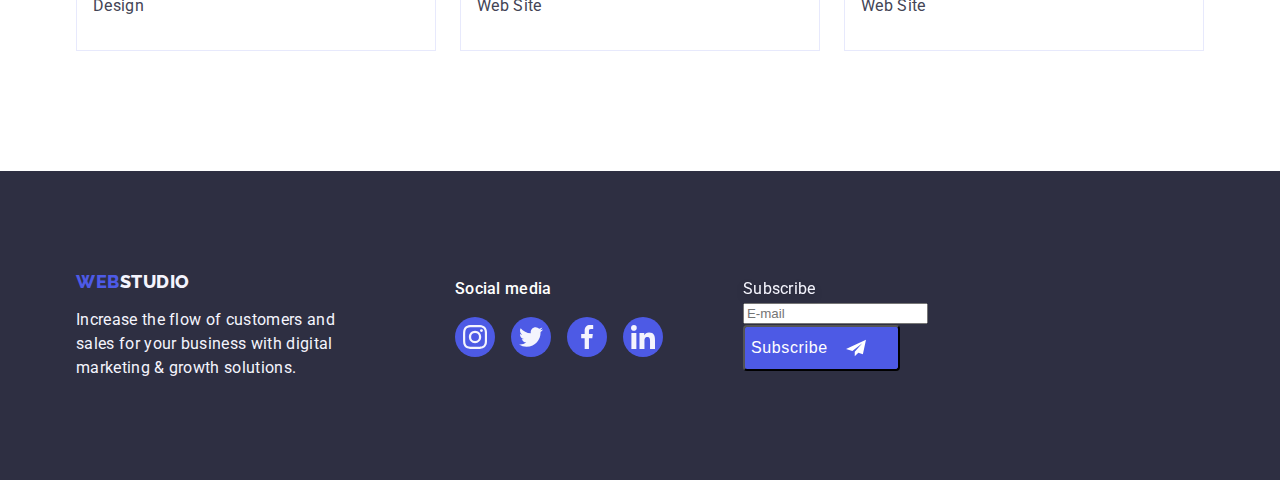
==== commit 6a9e32c9: "7" ====
--- a/portfolio.html
+++ b/portfolio.html
@@ -209,17 +209,17 @@
             </div>
             <div class="subscribe">
                 <form>
+                    <label class="e-mail-subscribe">
+                        Subscribe
+                    </label>
                     <div>
-                        <label class="e-mail-subscribe">
-                            Subscribe
-                        </label>
                         <input type="text" name="username" placeholder="E-mail" />
+                        <button type="submit" class="subscribe-button">Subscribe
+                            <svg class="subscribe-img" width="24" height="20">
+                              <use href="./images/symbol-defs.svg#icon-icone"></use>
+                            </svg>
+                        </button>
                     </div>
-                    <button type="submit" class="subscribe-button">Subscribe
-                        <svg class="subscribe-img" width="24" height="20">
-                          <use href="./images/symbol-defs.svg#icon-icone"></use>
-                        </svg>
-                    </button>
                   </form>
             </div>
         </div>
--- a/css/styles.css
+++ b/css/styles.css
@@ -634,7 +634,14 @@
     margin-right: 80px;
 }
 .subscribe-button {
-    padding: 8px 24px;
+    color: var(--white);
+    font-size: 16px;
+    line-height: 24px;
+    letter-spacing: 0.04em;
+    display: flex;
+    flex-direction: row;
+    justify-content: center;
+    align-items: center;
     background: var(--logo);
     border-radius: 4px;
 }
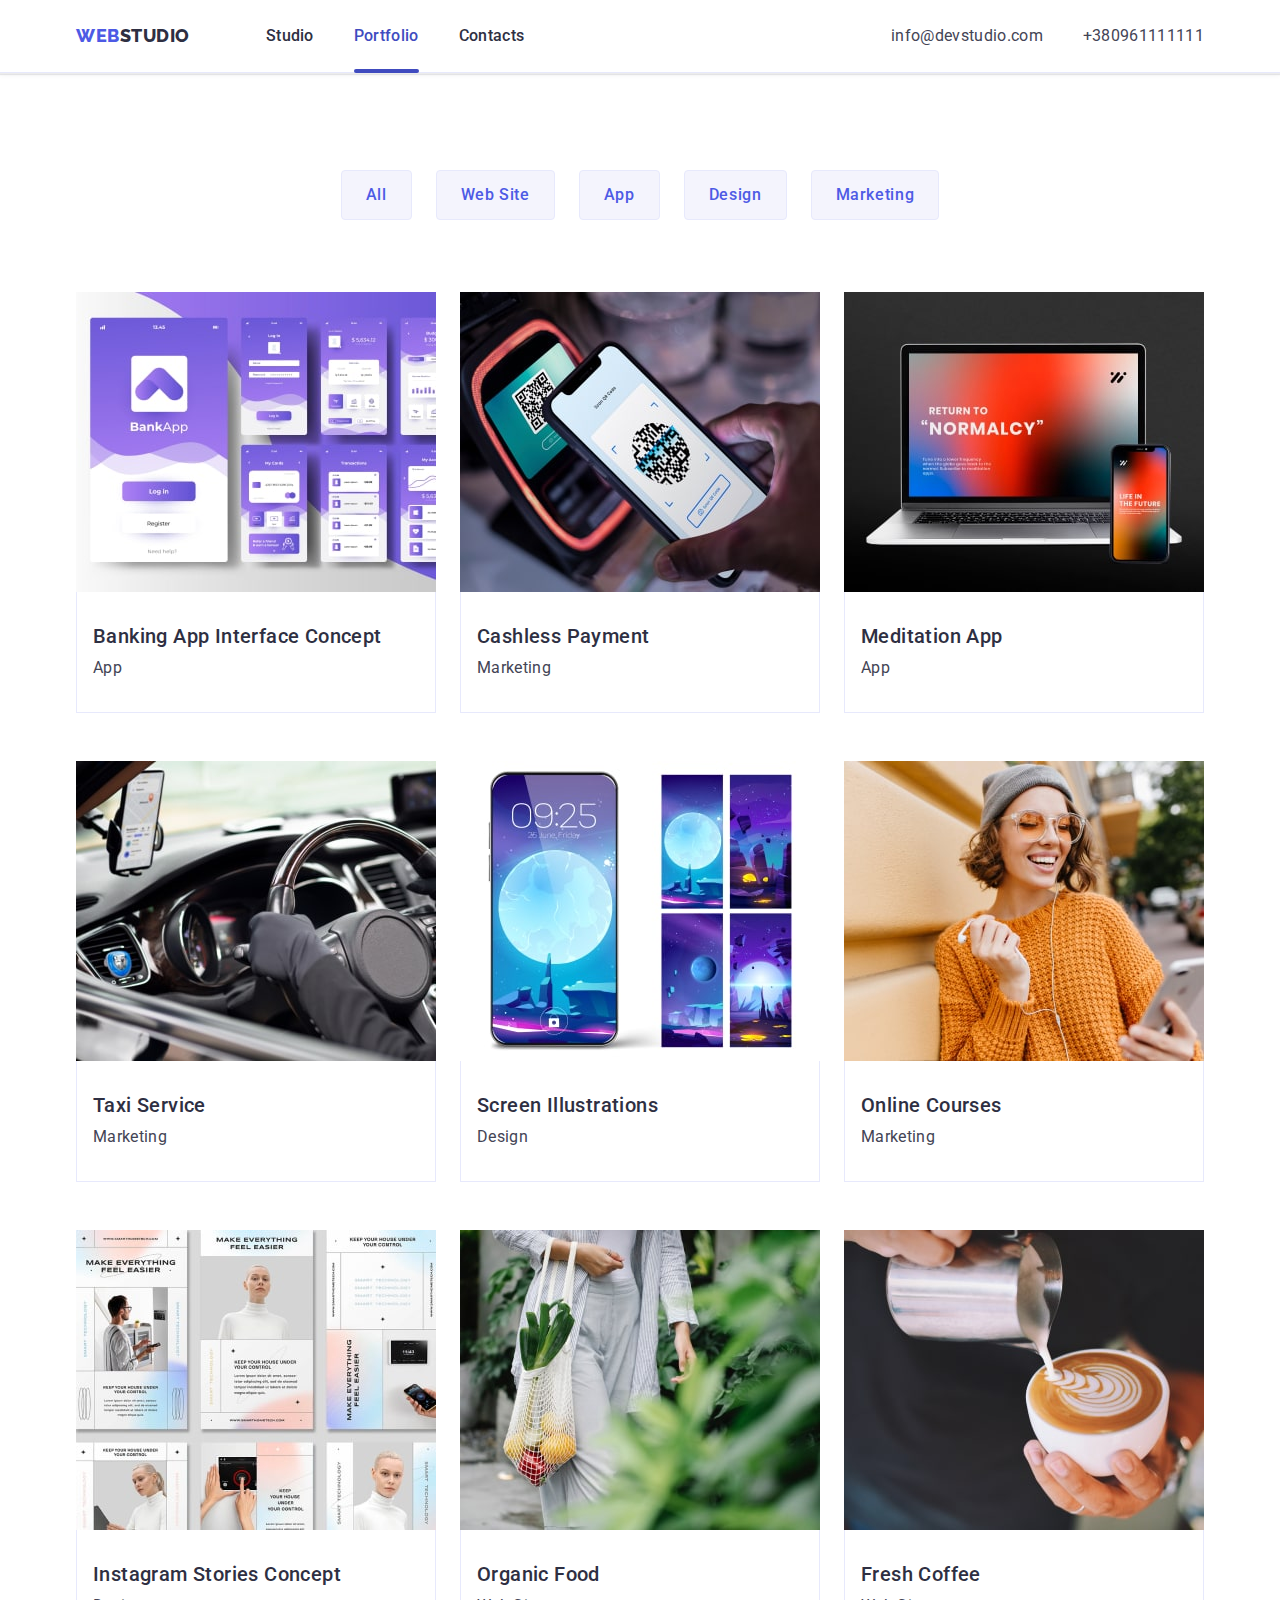
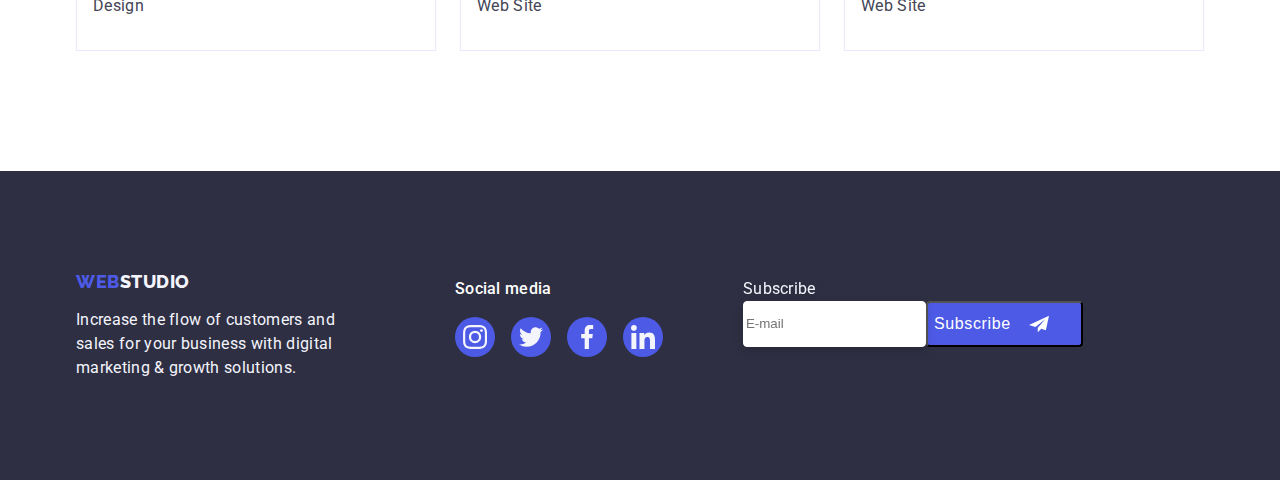
==== commit cd9f6cd4: "987" ====
--- a/portfolio.html
+++ b/portfolio.html
@@ -212,8 +212,8 @@
                     <label class="e-mail-subscribe">
                         Subscribe
                     </label>
-                    <div>
-                        <input type="text" name="username" placeholder="E-mail" />
+                    <div class="button-email">
+                        <input class="username" type="text" name="username" placeholder="E-mail" />
                         <button type="submit" class="subscribe-button">Subscribe
                             <svg class="subscribe-img" width="24" height="20">
                               <use href="./images/symbol-defs.svg#icon-icone"></use>
--- a/css/styles.css
+++ b/css/styles.css
@@ -748,4 +748,13 @@
 }
 .privacy-policy {
     color: var(--logo);
+}
+.button-email {
+    display: flex;
+}
+.username {
+    box-sizing: border-box;
+    border: 1px solid var(--white);
+    filter: drop-shadow(0px 4px 4px rgba(0, 0, 0, 0.15));
+    border-radius: 4px;
 }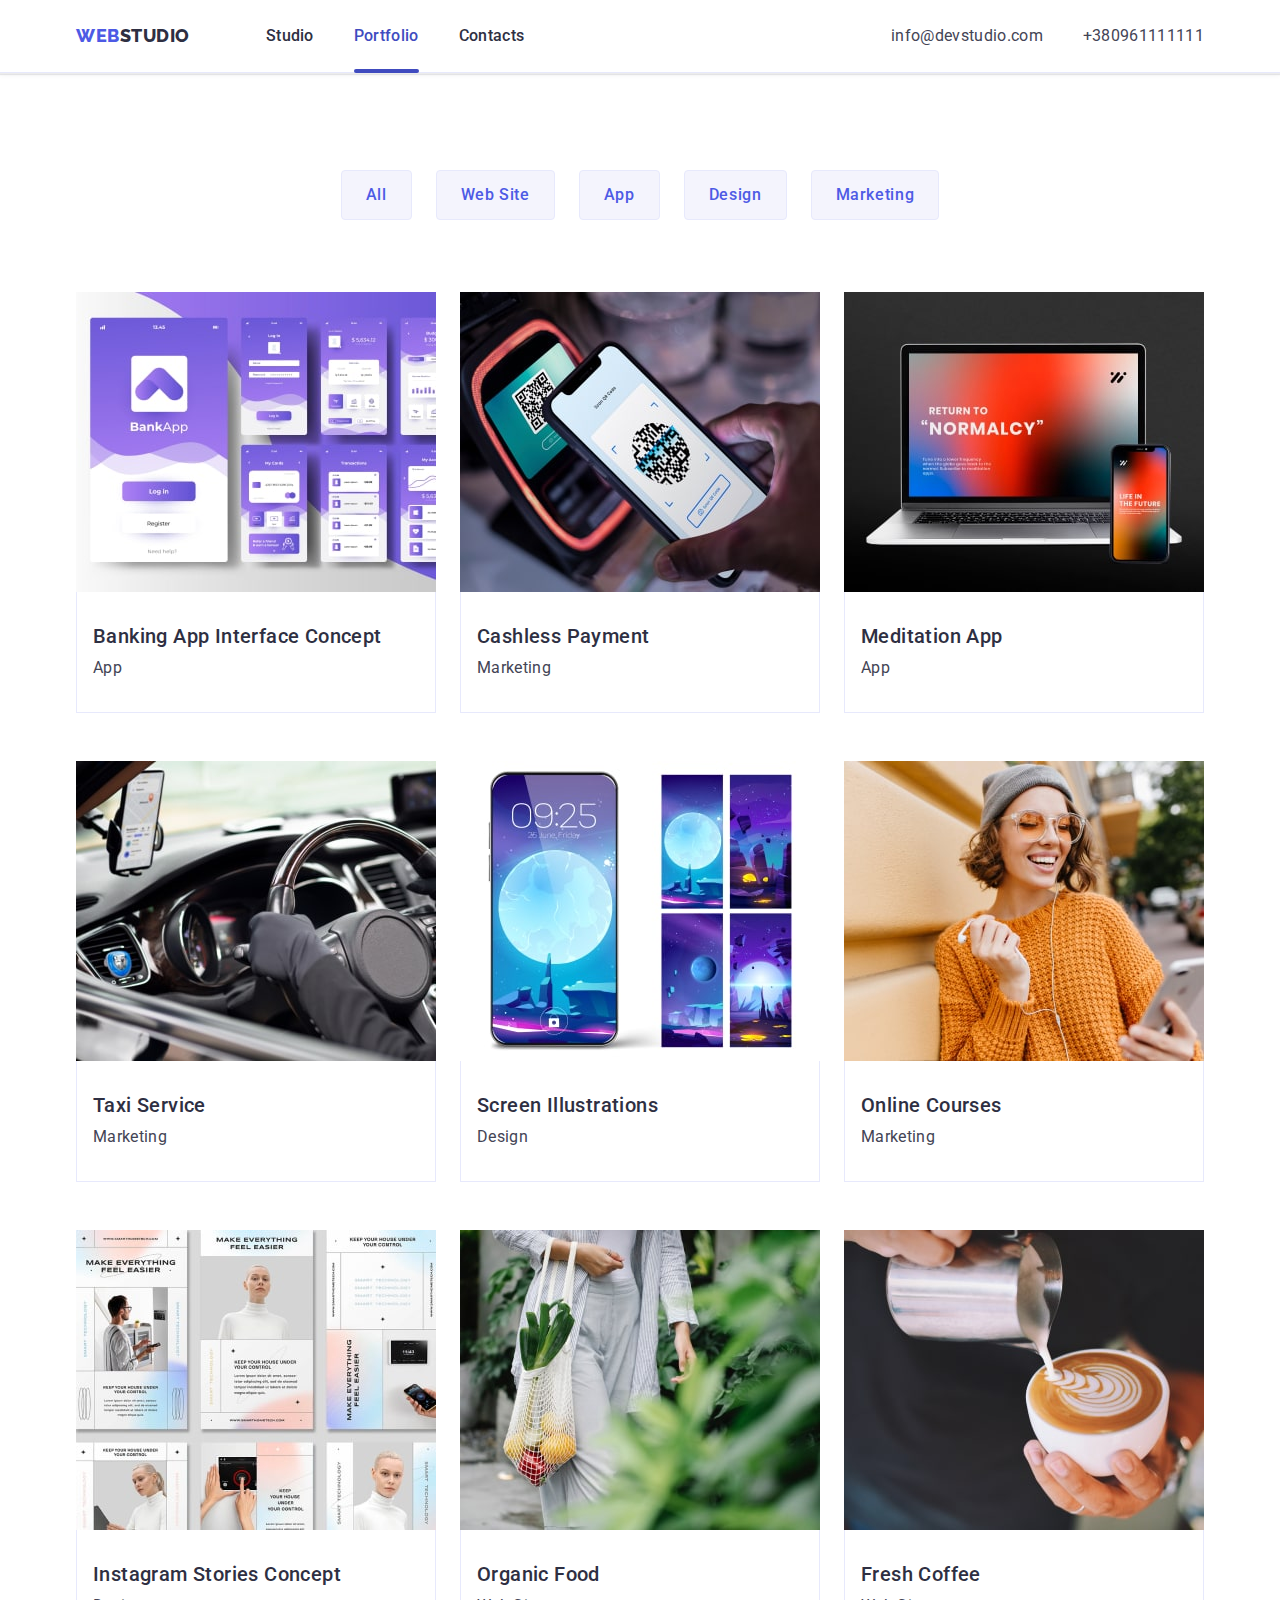
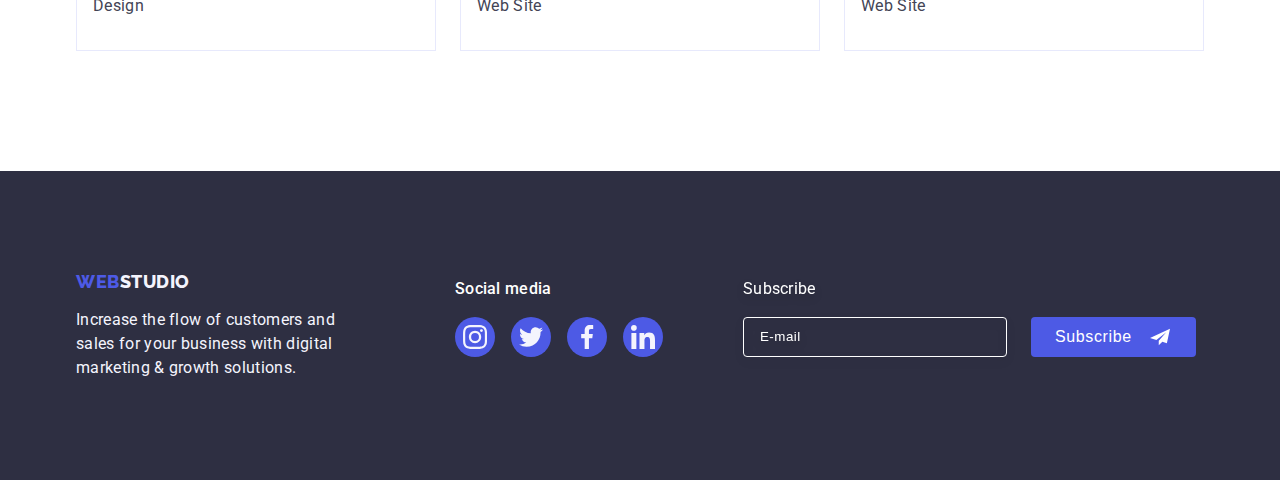
==== commit a8620ac8: "687" ====
--- a/portfolio.html
+++ b/portfolio.html
@@ -209,9 +209,7 @@
             </div>
             <div class="subscribe">
                 <form>
-                    <label class="e-mail-subscribe">
-                        Subscribe
-                    </label>
+                    <p class="e-mail-subscribe">Subscribe</p>
                     <div class="button-email">
                         <input class="username" type="text" name="username" placeholder="E-mail" />
                         <button type="submit" class="subscribe-button">Subscribe
@@ -220,7 +218,7 @@
                             </svg>
                         </button>
                     </div>
-                  </form>
+                </form>
             </div>
         </div>
     </footer>
--- a/css/styles.css
+++ b/css/styles.css
@@ -635,6 +635,7 @@
 }
 .subscribe-button {
     color: var(--white);
+    font-weight: 500;
     font-size: 16px;
     line-height: 24px;
     letter-spacing: 0.04em;
@@ -644,17 +645,24 @@
     align-items: center;
     background: var(--logo);
     border-radius: 4px;
+    width: 165px;
+    height: 40px;
+    border-color: var(--logo);
+    border: none;
 }
 .e-mail-subscribe {
+    color: var(--white);
+    display: block;
     filter: drop-shadow(0px 4px 4px rgba(0, 0, 0, 0.15));
     border-radius: 4px;
+    margin-bottom: 16px;
 }
 .text-subscribe {
     color: var(--white);
     letter-spacing: 0.02em;
 }
 .subscribe-img {
-    padding: 10px 24px 10px 16px;
+    margin-left: 16px;
 }
 .form-icon {
     position: absolute;
@@ -715,9 +723,6 @@
     line-height: 14px;
     letter-spacing: 0.04em;
     color: var(--LIGHT-SLATE);
-    flex: none;
-    order: 1;
-    flex-grow: 0;
 }
 .chec-title {
     font-style: normal;
@@ -753,8 +758,64 @@
     display: flex;
 }
 .username {
+    width: 264px;
+    height: 40px;
+    margin-right: 24px;
     box-sizing: border-box;
+    background: transparent;
     border: 1px solid var(--white);
     filter: drop-shadow(0px 4px 4px rgba(0, 0, 0, 0.15));
     border-radius: 4px;
+    color: var(--white);
+    padding: 8px 16px;
+}
+.username::placeholder {
+    color: var(--white);
+    letter-spacing: 0.04em;
+}
+.visually-hidden {
+    position: absolute;
+    width: 1px;
+    height: 1px;
+    margin: -1px;
+    border: 0;
+    padding: 0;
+    white-space: nowrap;
+    clip-path: inset(100%);
+    clip: rect(0 0 0 0);
+    overflow: hidden;
+}
+*,::after, ::before {
+    box-sizing: border-box;
+ }
+
+.unchecked {
+    opacity: 1;
+    transition: 300ms;
+  }
+  .checked {
+    opacity: 0;
+    transition: 300ms;
+  }
+  .sub-title-modal:checked + .form-custom-check > .unchecked {
+    opacity: 0;
+  }
+  .sub-title-modal:checked + .form-custom-check > .checked {
+    opacity: 1;
+  }
+  .form-custom-check {
+    vertical-align: middle;
+    margin-right: 8px;
+  }
+  .form-agreement-text {
+    vertical-align: middle;
+  }
+  .textarea::placeholder {
+    font-family: 'Roboto';
+    font-style: normal;
+    font-weight: 400;
+    font-size: 12px;
+    line-height: 14px;
+    color: var(--LIGHT-SLATE);
+    letter-spacing: 0.06em;
 }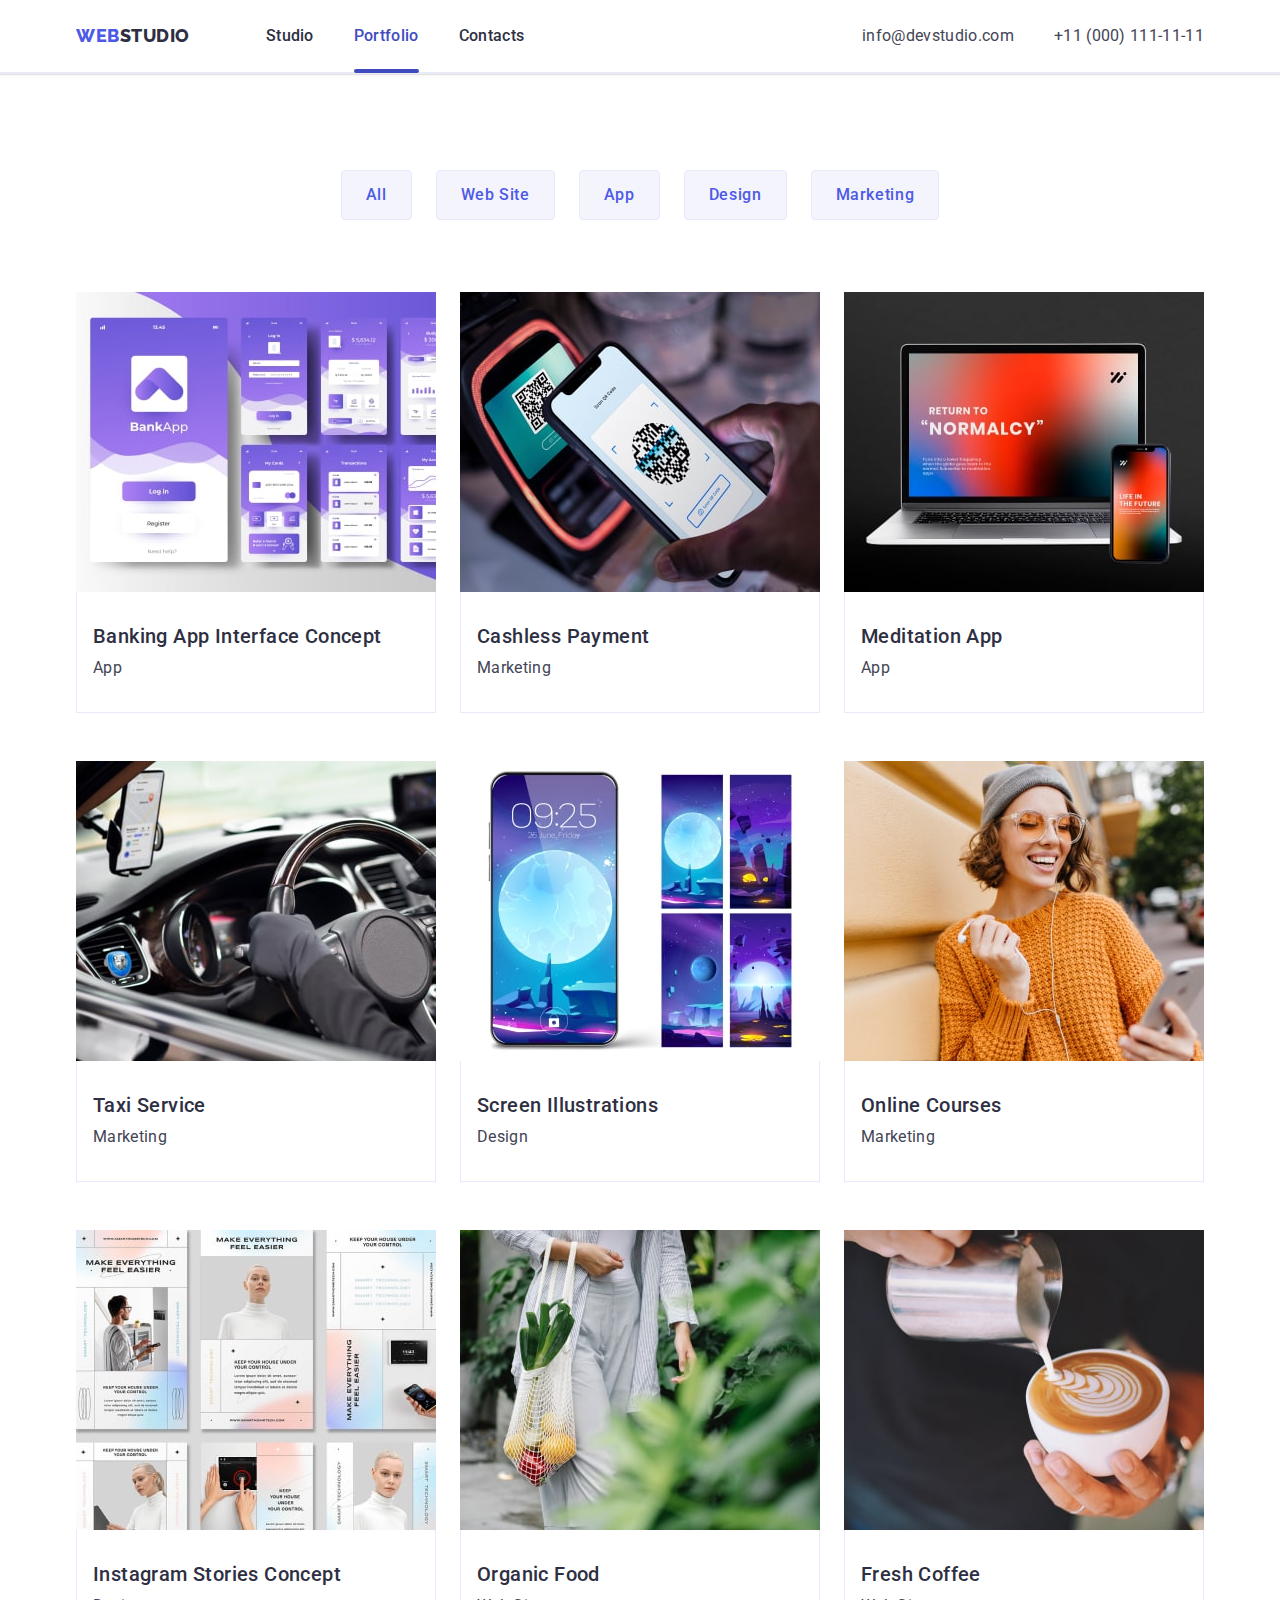
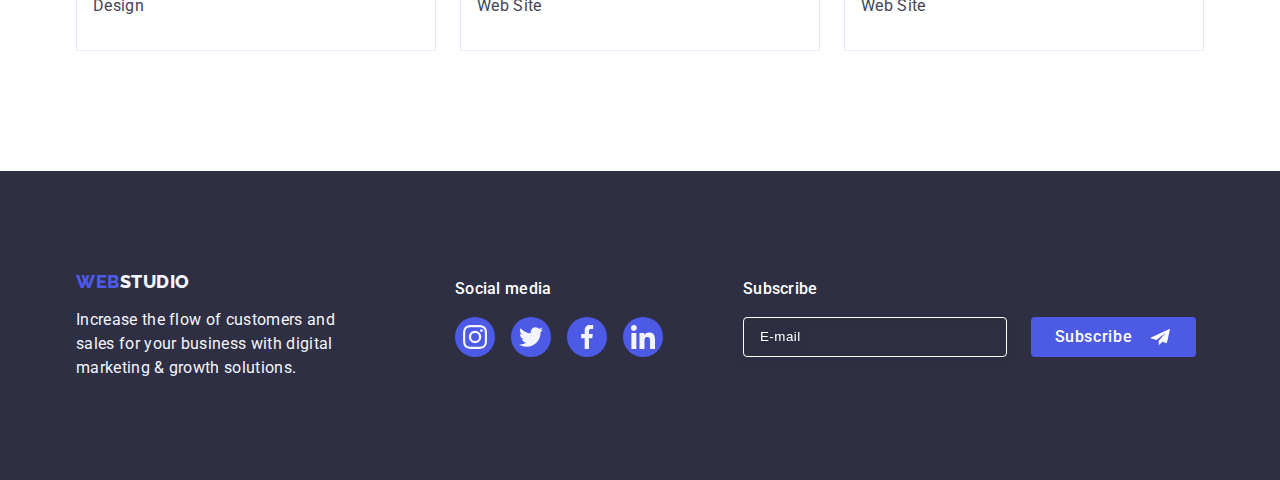
==== commit 5db398a2: "nkhkh" ====
--- a/portfolio.html
+++ b/portfolio.html
@@ -27,7 +27,7 @@
             <address class="header-contacts"> 
                 <ul class="address-list list">
                     <li><a href="mailto:info@devstudio.com" class="header-contacts-link link">info@devstudio.com</a></li>
-                   <li><a href="tel:+380961111111" class="header-contacts-link link">+380961111111</a></li>
+                   <li><a href="tel:+380961111111" class="header-contacts-link link">+11 (000) 111-11-11</a></li>
                  </ul>
             </address>
         </div>
--- a/css/styles.css
+++ b/css/styles.css
@@ -142,7 +142,7 @@
     padding-top: 200px;
     padding-bottom: 200px;
     padding: 188px 0;
-    background-image: linear-gradient(rgba(46, 47, 66, 0.7), rgba(46, 47, 66, 0.7)), url(../images/img-name.jpg.png);
+    background-image: linear-gradient(rgba(46, 47, 66, 0.7), rgba(46, 47, 66, 0.7)), url(../images/first-section-bg/people-office.jpg);
     max-width: 1440px;
     background-repeat: no-repeat;
     background-position: center; 
@@ -490,8 +490,8 @@
     height: 40px; 
 }
 .icon-itfl {
-    width: 100%;
-    height: 100%;
+    width: 40px;
+    height: 40px;
     background-color: var(--logo);
     border-radius: 50%;
     display: flex;
@@ -634,6 +634,8 @@
     margin-right: 80px;
 }
 .subscribe-button {
+    font-family: 'Roboto';
+    font-style: normal;
     color: var(--white);
     font-weight: 500;
     font-size: 16px;
@@ -650,12 +652,15 @@
     border-color: var(--logo);
     border: none;
 }
+.subscribe-button:focus, .subscribe-button:hover {
+    background-color: var(--hover-focus);
+    transition: 350ms;
+}
 .e-mail-subscribe {
     color: var(--white);
-    display: block;
-    filter: drop-shadow(0px 4px 4px rgba(0, 0, 0, 0.15));
-    border-radius: 4px;
+    font-weight: 500;
     margin-bottom: 16px;
+    letter-spacing: 0.02em;
 }
 .text-subscribe {
     color: var(--white);
@@ -685,6 +690,7 @@
 }
 .form-field:hover, .form-field:focus {
     border-color: var(--logo);
+    transition: 350ms;
 }
 .form-wrapper {
     position: relative;
@@ -717,6 +723,10 @@
     display: block;
     border: none;
 }
+.button-send:focus, .button-send:hover {
+    background-color: var(--hover-focus);
+    transition: 350ms;
+}
 .sub-title-modal {
     font-weight: 400;
     font-size: 12px;
@@ -744,6 +754,7 @@
     border-radius: 4px;
     padding: 8px 16px;
     box-sizing: border-box;
+    margin-bottom: 16px;
 } 
 .textarea:focus {
     outline: none;
@@ -818,4 +829,386 @@
     line-height: 14px;
     color: var(--LIGHT-SLATE);
     letter-spacing: 0.06em;
+}
+  /* button-burger*/
+
+  .menu-toggle {
+    min-height: 24px;
+    min-width: 24px;
+    display: flex;
+    align-items: center;
+    justify-content: center;
+  
+    margin: 0;
+    padding: 0;
+    background-color: transparent;
+    cursor: pointer;
+    border: none;
+    border-radius: 50%;
+    outline: none;
+  }
+  
+  @media (min-width: 768px) {
+    .menu-toggle {
+      display: none;
+    }
+  }
+  
+  .menu-toggle:hover,
+  .menu-toggle:focus {
+    background-color: rgba(0, 0, 0, 0.1);
+  }
+  
+  .menu-container {
+    position: fixed;
+    top: 0;
+    left: 0;
+    width: 100vw;
+    height: 100vh;
+    padding: 32px;
+    background-color: var(--white);
+    z-index: 999;
+  
+    transform: translateX(100%);
+    transition: transform 250ms ease-in-out;
+  }
+  
+  .menu-container.is-open {
+    transform: translateX(0);
+    overflow: auto;
+  }
+  
+  .menu-container .menu-toggle {
+    position: absolute;
+    top: 16px;
+    right: 16px;
+    color: #fff;
+  }
+
+  .menu-toggle.js-close-menu {
+    box-sizing: border-box;
+    background: rgba(231, 233, 252, 0.1);
+    border: 1px solid rgba(46, 47, 66, 0.1);
+    color: var(--studio);
+  }
+  
+  .mobile-menu {
+    padding: 0;
+    margin: 0;
+    list-style: none;
+
+    font-family: 'Roboto';
+    font-style: normal;
+    font-weight: 700;
+    font-size: 36px;
+    line-height: 40px;
+    letter-spacing: 0.02em;
+    text-transform: capitalize;
+    color: var(--studio);
+    margin-bottom: 284px;
+  }
+  .mobile-menu .link {
+    display: block;
+    padding: 10px;
+    color: var(--studio);
+    text-decoration: none;
+    margin-bottom: 40px;
+  }
+  .mobile-menu .active-mobile-menu.link {
+    color: var(--hover-focus);
+  }
+  .contacts-mobile-menu {
+    color: var(--logo);
+    font-family: 'Roboto';
+    font-style: normal;
+    font-weight: 700;
+    font-size: 36px;
+    line-height: 40px;
+    letter-spacing: 0.02em;
+    text-transform: capitalize;
+    margin-bottom: 40px;
+  }
+  .email-mobile-menu {
+    font-family: 'Roboto';
+    font-style: normal;
+    font-weight: 500;
+    font-size: 20px;
+    line-height: 24px;
+    letter-spacing: 0.02em;
+    color: var(--body);
+    margin-bottom: 48px;
+  }
+  .menu-container .social-icon .icon {
+    margin-right: 56px;
+  }
+  .menu-container .social-icon .icon:last-child {
+    margin-right: 0;
+  }
+
+/**
+  |============================
+  | Mobile menu
+  |============================
+*/
+  
+@media (min-device-pixel-ratio: 2), (min-resolution: 192dpi), (min-resolution: 2dppx) {
+    .full-width {
+    background-image: linear-gradient(to right, rgba(46, 47, 66, 0.7), rgba(46, 47, 66, 0.7)),
+      url(../images/first-section-bg/desctop/people-office_1desctop-@2x.jpg);
+  }
+}
+
+  @media screen and (min-width: 481px) {
+    .full-width {
+    background-image: linear-gradient(to right, rgba(46, 47, 66, 0.7), rgba(46, 47, 66, 0.7)),
+      url(../images/first-section-bg/mob/dark-bgmob-@1x.jpg);
+    }
+}
+    @media (min-device-pixel-ratio: 2), (min-resolution: 192dpi), (min-resolution: 2dppx) {
+    .full-width {
+        background-image: linear-gradient(to right, rgba(46, 47, 66, 0.7),rgba(46, 47, 66, 0.7)),
+        url(../images/first-section-bg/mob/dark-bgmob-@2x.jpg);
+    }
+  }
+
+  @media screen and (min-width: 769px) {
+    .full-width {
+    background-image: linear-gradient(to right, rgba(46, 47, 66, 0.7), rgba(46, 47, 66, 0.7)),
+      url(../images/first-section-bg/tabl/dark-bgtab-@1x.jpg);
+    }
+  }
+  @media (min-device-pixel-ratio: 2), (min-resolution: 192dpi), (min-resolution: 2dppx) {
+    .full-width { 
+    background-image: linear-gradient(to right, rgba(46, 47, 66, 0.7), rgba(46, 47, 66, 0.7)),
+        url(../images/first-section-bg/tabl/dark-bgtab-@2x.jpg);
+    }
+  }
+
+
+  @media (max-width: 1158px) {
+    .title-header .div-title-header {
+        align-items: center;
+    }
+
+    a.active-link:after {
+        bottom: -2px;
+    }
+    .header-contacts {
+        padding: 0;
+    }
+    .main-title {
+    font-family: 'Roboto';
+    font-style: normal;
+    font-weight: 700;
+    font-size: 56px;
+    line-height: 1.07;
+    letter-spacing: 0.02em;
+    width: 496px;
+}
+    .container {
+        width: 100%;
+    }
+   .team-wrap .container {
+        width: 552px;
+        padding: 0;
+    }
+   .why-we .features {
+    width: 100%;
+    flex-wrap: wrap;
+   }
+   .why-we-features {
+    width: calc((100% - 72px) / 2);
+   }
+   .why-we-cont {
+    display: none;
+   }
+   .what-we-do {
+    display: none;
+   }
+   .team-list {
+    flex-wrap: wrap;
+    justify-content: center;
+    gap: 64px 24px;
+   }
+   .customers .container {
+    width: 552px;
+    padding: 0;
+   }
+   .client {
+    flex-wrap: wrap;
+    justify-content: center;
+   }
+   .client-title {
+    width: calc((100% - 48px) / 3);
+   }
+   .footer-logo {
+    flex-wrap: wrap;
+    justify-content: center;
+    column-gap: 24px;
+    }
+   .footer-content {
+    margin: 0;
+   }
+   .container-social {
+    margin: 0;
+   }
+   .subscribe {
+    margin-right: 40px;
+    margin-top: 72px;
+   }
+   .why-we-title {
+    font-family: 'Roboto';
+    font-style: normal;
+    font-weight: 700;
+    font-size: 36px;
+    line-height: 40px;
+    letter-spacing: 0.02em;
+    text-transform: capitalize;
+    color: var(--studio);
+    flex: none;
+   }
+   .why-we-p {
+    font-family: 'Roboto';
+    font-style: normal;
+    font-weight: 500;
+    font-size: 16px;
+    line-height: 24px;
+    letter-spacing: 0.02em;
+    color: var(--body);
+    flex: none;
+    order: 1;
+    align-self: stretch;
+   }
+   .address-list {
+    font-style: normal;
+    font-weight: 400;
+    font-size: 12px;
+    line-height: 1.16;
+    letter-spacing: 0.04em;
+    color: var(--body);
+    text-align: right;
+    display: block;
+   }
+   
+   .address-list li {
+    display: block;
+    margin-bottom: 5px;
+   }
+  }
+
+
+  @media screen and (max-width: 767px) {
+
+     a.active-link:after {
+        bottom: -3px;
+    }
+    .container, .team-wrap .container, .customers .container {
+        width: 100%;
+        padding: 16px;
+    }
+    .full-width .main-title {
+    font-size: 36px;
+    line-height: 1.11;
+    letter-spacing: 0.02em;
+    text-transform: capitalize;
+    width: 100%;
+    }
+    .title-header .div-title-header {
+        height: 70px;
+        padding-left: 16px;
+        padding-right: 16px;
+    }
+    .why-we-features {
+        width: 100%;
+    }
+    .why-we {
+        text-align: center;
+    }
+    .why-we-p {
+        width: 396px;
+        margin: auto;
+    }
+    .navbar {
+        display: none;
+    }
+    .features {
+        gap: 72px
+     }
+    .team-list {
+        gap: 72px 24px;
+    }
+    .client-title {
+        width: calc((100% - 24px) / 2);
+       }
+    .client {
+        gap: 72px 24px;
+    }
+    .header-contacts {
+        display: none;
+    }
+    .button-email{
+        display: block;
+    }
+    .title-footer {
+        margin-bottom: 72px;
+    }
+    .username {
+        width: 100%;
+        margin-right: 0;
+        margin-bottom: 16px;
+        opacity: 0.3;
+    }
+    .footer-logo {
+        display: block;
+        text-align: center;
+    }
+    .footer-content .logo {
+        margin-right: 0;
+    }
+    .subscribe {
+        margin-right: 0;
+    }
+    .subscribe-button {
+        margin: auto;
+    }
+}
+@media screen and (max-width: 480px) {
+    .full-width {
+        padding: 137px 0;
+    }
+    .member img {
+        width: 100%;
+    }
+    .main-title {
+        width: 320px;
+    }
+    .why-we {
+        padding: 96px 0;
+    }
+    .why-we-p {
+        width: 100%;
+        text-align: left;
+    }
+    .contacts-mobile-menu {
+        font-size: 26px;
+    }
+    .social-icon {
+        gap: 30px;
+        justify-content: flex-start;
+    }
+    .menu-container.js-menu-container.is-open{
+        display: flex;
+        flex-direction: column;
+    }
+    .menu-container .social-icon .icon {
+    margin-right: 0;
+    }
+    .mobile-menu {
+        margin-bottom: auto;
+    }
+}
+@media screen and (max-width: 420px) {
+    .full-width .main-title {
+        font-size: 25px;
+    }
 }